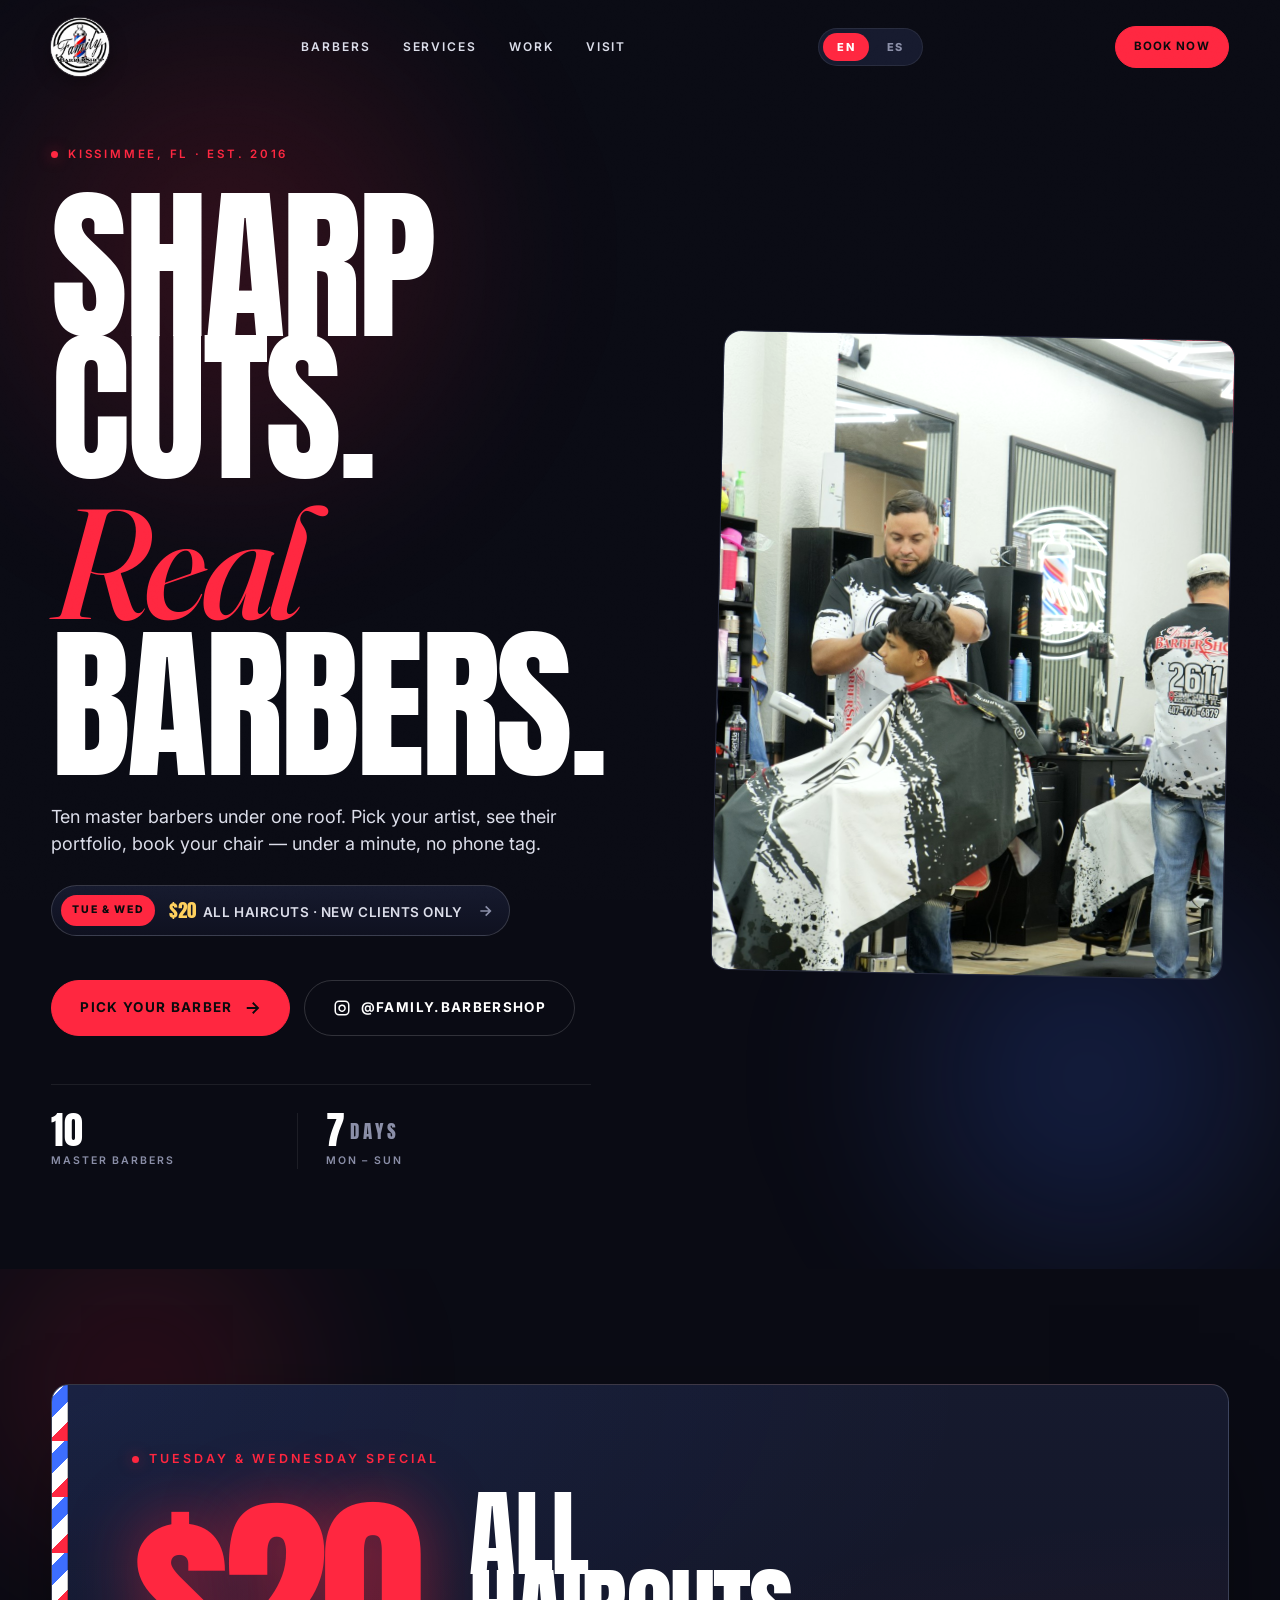
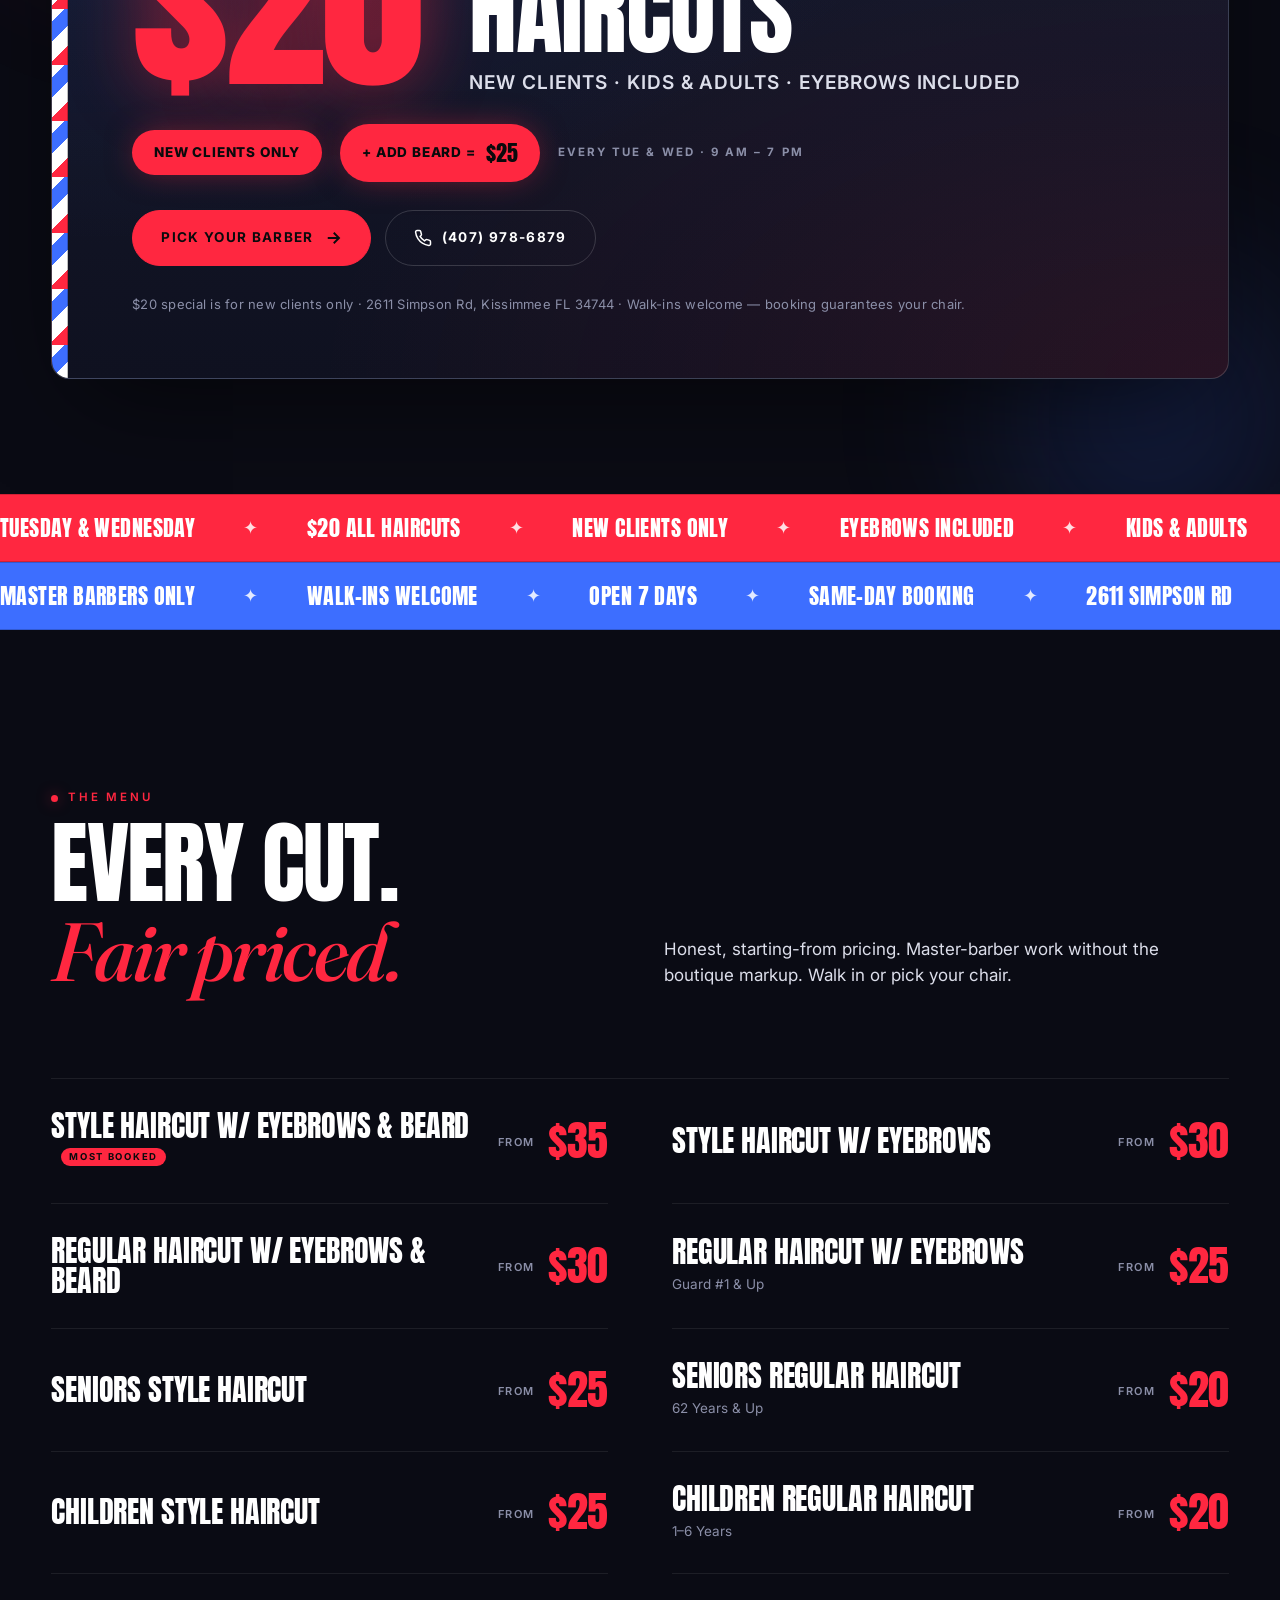
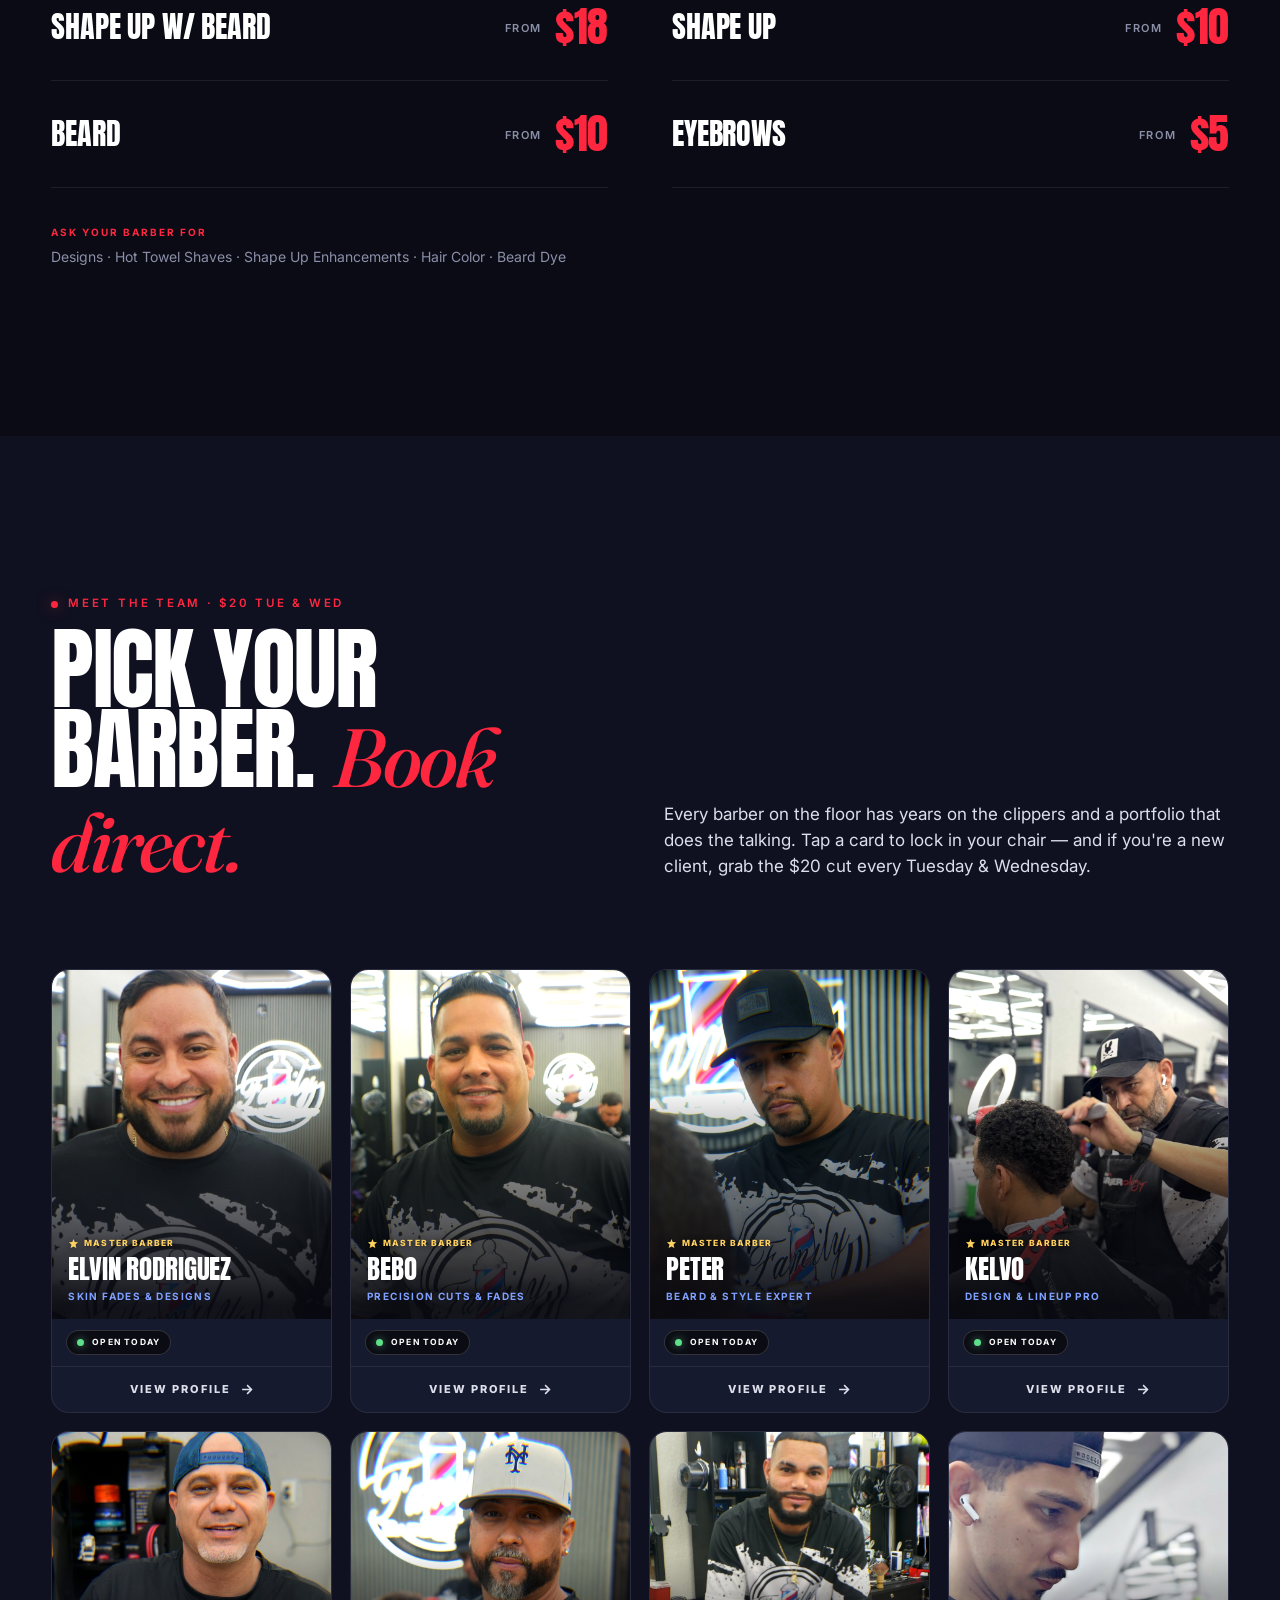
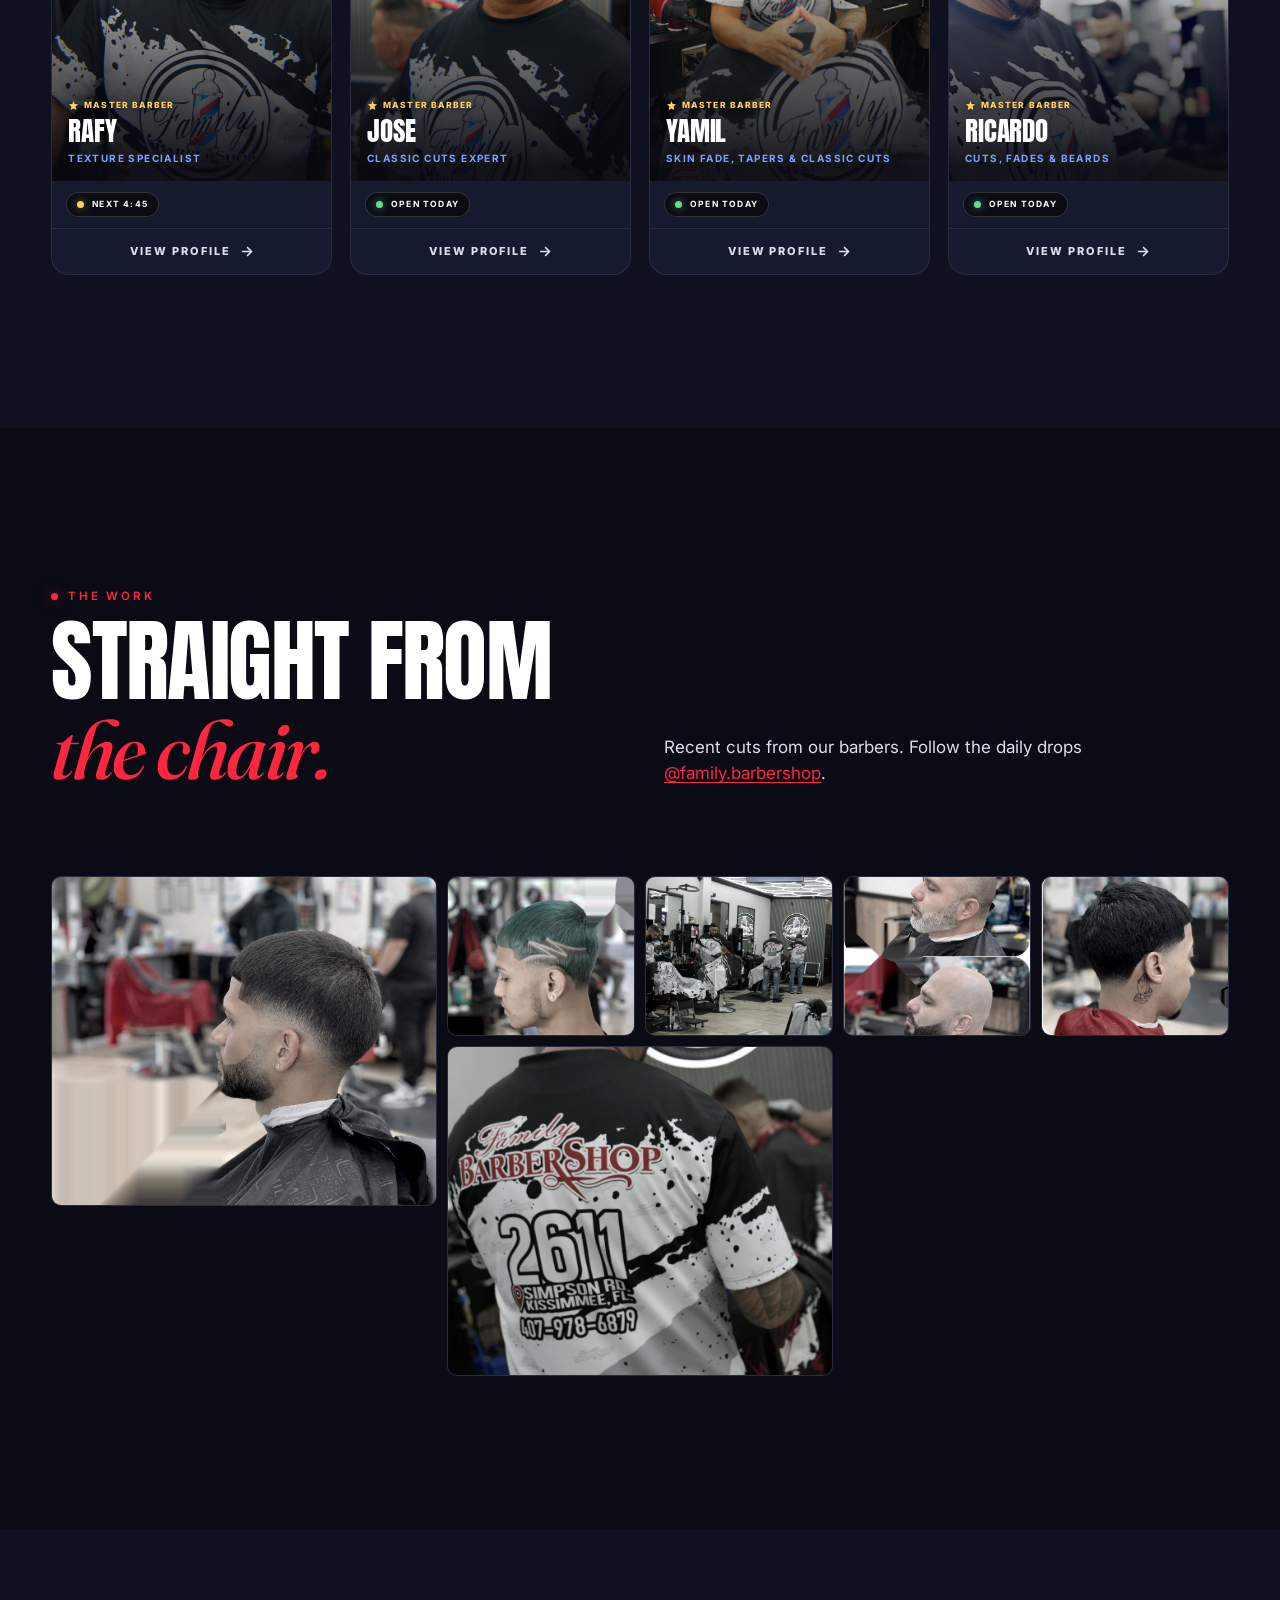
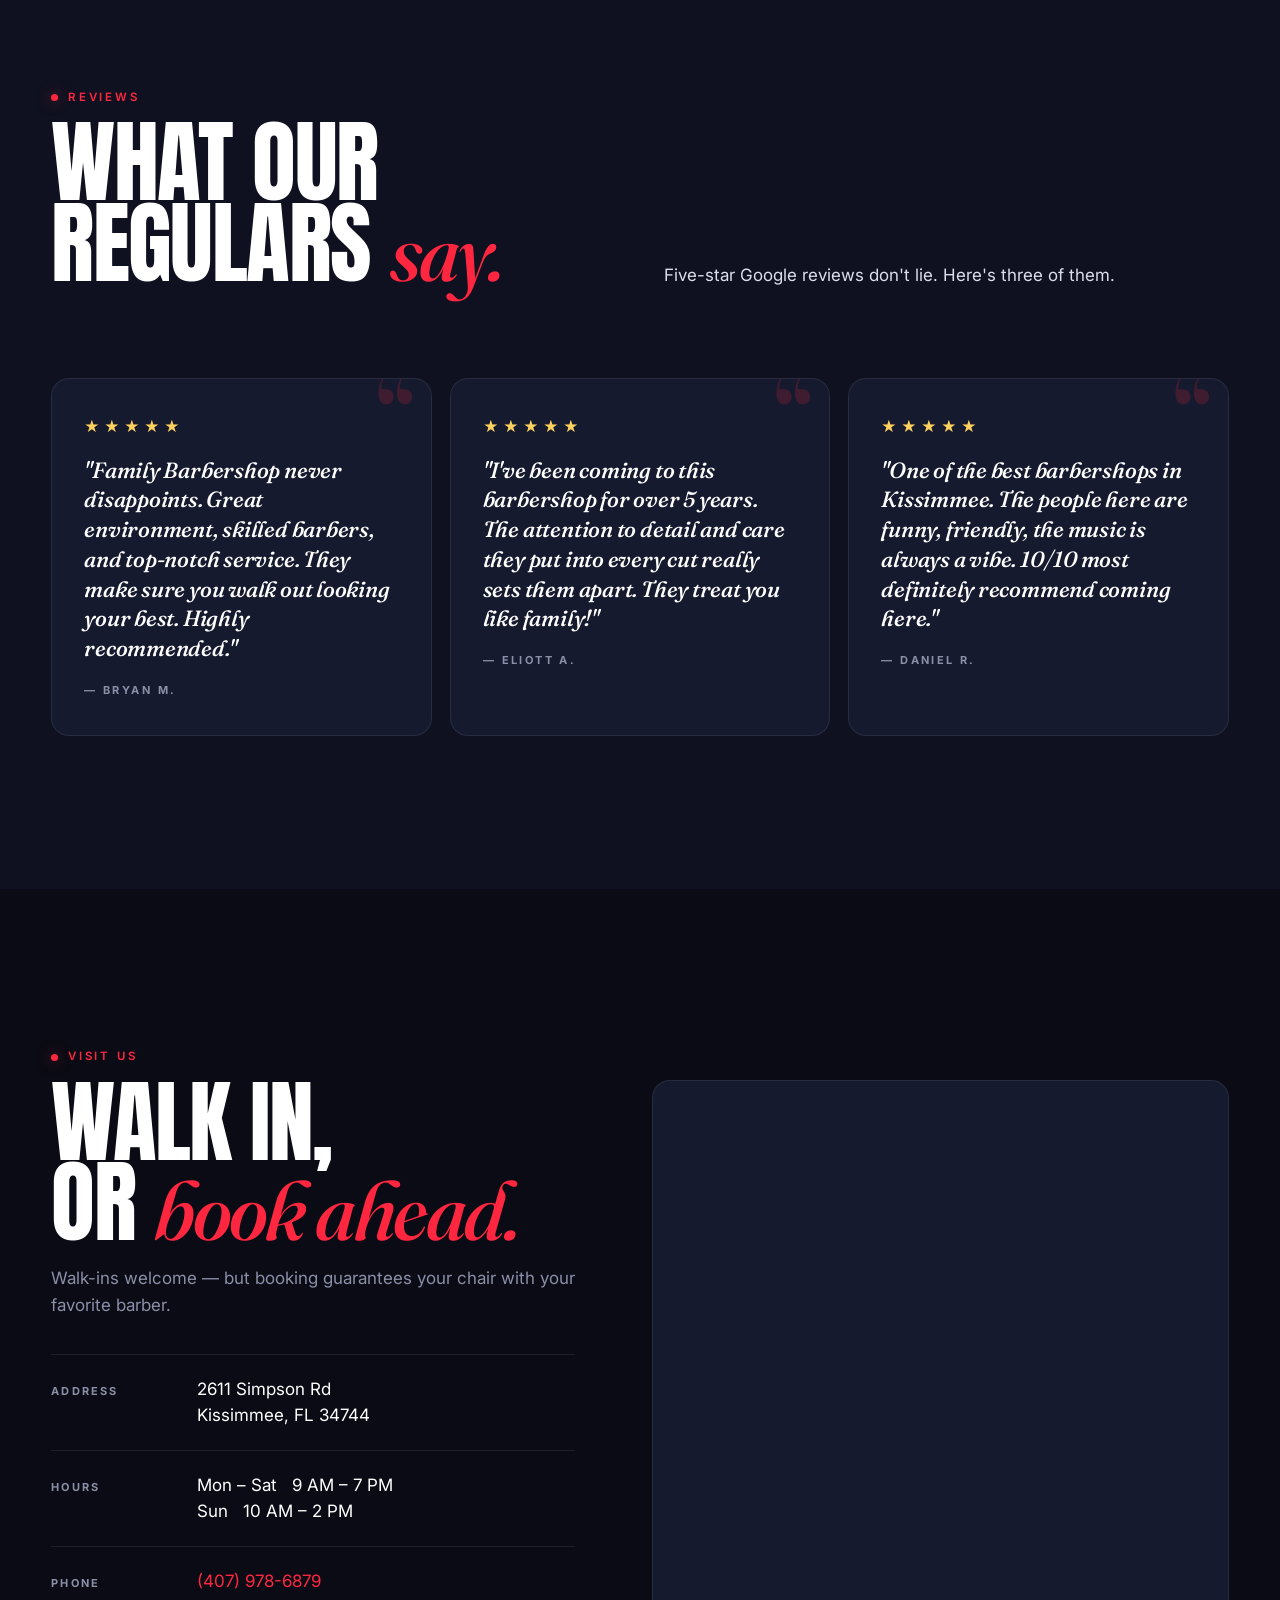
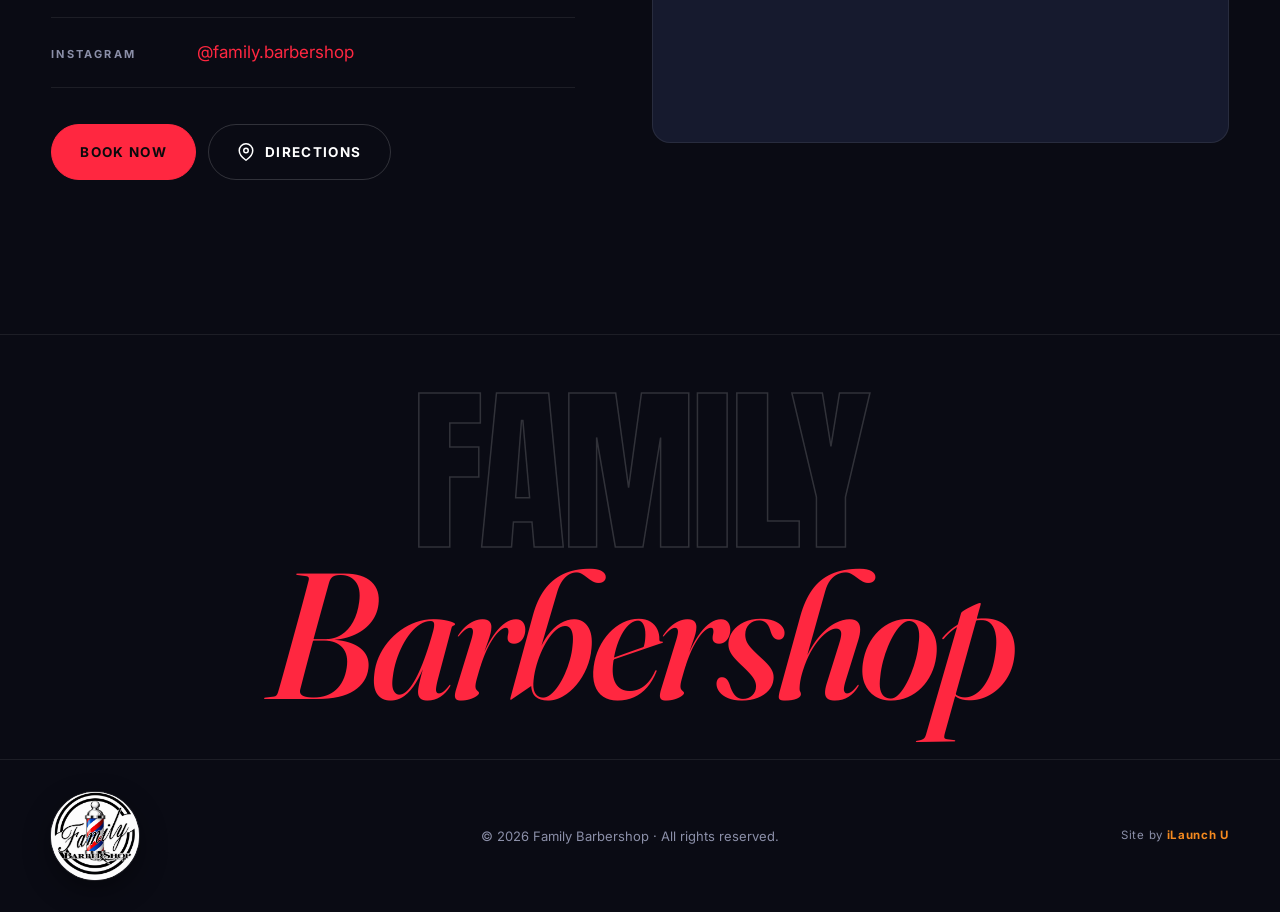
==== index.html @ 24f51b33 "feat(i18n): whole-homepage EN/ES toggle + hero back-to-school kid image - Nav language toggle (EN/ES" ====
<!DOCTYPE html>
<html lang="en">
<head>
<meta charset="UTF-8" />
<meta name="viewport" content="width=device-width, initial-scale=1.0" />
<!-- Meta Pixel Code -->
<script>
!function(f,b,e,v,n,t,s)
{if(f.fbq)return;n=f.fbq=function(){n.callMethod?
n.callMethod.apply(n,arguments):n.queue.push(arguments)};
if(!f._fbq)f._fbq=n;n.push=n;n.loaded=!0;n.version='2.0';
n.queue=[];t=b.createElement(e);t.async=!0;
t.src=v;s=b.getElementsByTagName(e)[0];
s.parentNode.insertBefore(t,s)}(window, document,'script',
'https://connect.facebook.net/en_US/fbevents.js');
fbq('init', '1699302127751630');
fbq('track', 'PageView');
</script>
<noscript><img height="1" width="1" style="display:none"
src="https://www.facebook.com/tr?id=1699302127751630&ev=PageView&noscript=1"
/></noscript>
<!-- End Meta Pixel Code -->
<title>Family Barbershop — $20 New-Client Cuts Tue &amp; Wed · Kissimmee</title>
<meta name="description" content="Family Barbershop, Kissimmee FL — $20 ALL haircuts for new clients every Tuesday &amp; Wednesday (kids &amp; adults, eyebrows included; add beard $25). Pick your barber and book direct." />
<meta name="theme-color" content="#0A0A0C" />
<link rel="preconnect" href="https://fonts.googleapis.com" />
<link rel="preconnect" href="https://fonts.gstatic.com" crossorigin />
<link href="https://fonts.googleapis.com/css2?family=Anton&family=Fraunces:ital,wght@0,400..700;1,400..700&family=Inter:wght@300;400;500;600;700&display=swap" rel="stylesheet" />
<link rel="stylesheet" href="styles.css?v=23" />
<link rel="icon" type="image/png" href="img/logo.png" />
</head>
<body>

<!-- NAV -->
<header class="nav" id="nav">
  <div class="nav-inner">
    <a href="#top" class="brand" aria-label="Family Barbershop home">
      <span class="brand-logo">
        <img src="img/logo.png" alt="Family Barbershop" />
      </span>
    </a>
    <nav class="nav-links" aria-label="Primary">
      <a href="#barbers" data-i18n="nav.barbers">Barbers</a>
      <a href="#services" data-i18n="nav.services">Services</a>
      <a href="#gallery" data-i18n="nav.work">Work</a>
      <a href="#visit" data-i18n="nav.visit">Visit</a>
    </nav>
    <div class="bts-lang nav-lang" role="group" aria-label="Language / Idioma">
      <button type="button" data-bts-lang-btn="en" class="is-on">EN</button>
      <button type="button" data-bts-lang-btn="es">ES</button>
    </div>
    <a href="#barbers" class="btn btn-primary btn-sm" data-i18n="nav.book">Book Now</a>
  </div>
</header>

<!-- HERO -->
<section id="top" class="hero">
  <div class="hero-bg" aria-hidden="true"></div>
  <div class="container hero-inner">
    <div class="hero-copy">
      <span class="eyebrow"><span class="dot"></span> <span data-i18n="hero.eyebrow">Kissimmee, FL · Est. 2016</span></span>
      <h1 class="display" data-i18n="hero.h1">
        Sharp<br/>
        cuts.<br/>
        <em>Real</em> barbers.
      </h1>
      <p class="lead" data-i18n="hero.lead">Ten master barbers under one roof. Pick your artist, see their portfolio, book your chair — under a minute, no phone tag.</p>
      <a href="#offer" class="hero-deal" aria-label="See the Tuesday and Wednesday $20 new-client haircut special">
        <span class="hero-deal-badge" data-i18n="hero.dealbadge">Tue &amp; Wed</span>
        <span class="hero-deal-text" data-i18n="hero.dealtext"><strong>$20</strong> All Haircuts · New Clients Only</span>
        <svg class="hero-deal-arrow" viewBox="0 0 24 24" fill="none" stroke="currentColor" stroke-width="2.5"><path d="M5 12h14M13 5l7 7-7 7"/></svg>
      </a>
      <div class="hero-cta">
        <a href="#barbers" class="btn btn-primary">
          <span data-i18n="cta.pick">Pick Your Barber</span>
          <svg viewBox="0 0 24 24" fill="none" stroke="currentColor" stroke-width="2.5"><path d="M5 12h14M13 5l7 7-7 7"/></svg>
        </a>
        <a href="https://instagram.com/family.barbershop" target="_blank" rel="noopener" class="btn btn-ghost">
          <svg viewBox="0 0 24 24" fill="none" stroke="currentColor" stroke-width="2"><rect x="3" y="3" width="18" height="18" rx="5"/><path d="M16 11.4a4 4 0 1 1-7.9 1.1A4 4 0 0 1 16 11.4z"/></svg>
          @family.barbershop
        </a>
      </div>
      <div class="hero-meta">
        <div class="hero-meta-item">
          <strong>10</strong>
          <span data-i18n="hero.meta1">Master Barbers</span>
        </div>
        <div class="hero-meta-item">
          <strong>7<small style="font-size:.5em;display:inline-block;vertical-align:middle;color:var(--muted);letter-spacing:.18em;margin-left:6px" data-i18n="hero.days">DAYS</small></strong>
          <span data-i18n="hero.meta2">Mon – Sun</span>
        </div>
      </div>
    </div>
    <div class="hero-visual">
      <div class="hero-sticker" aria-hidden="true">
        <span data-i18n="sticker.days">Tue &amp; Wed</span>
        <strong>$20</strong>
        <span data-i18n="sticker.new">New Clients</span>
      </div>
      <img src="img/hero-shop.jpg" alt="Inside Family Barbershop — Elvin Rodriguez giving a fade while the rest of the team works the floor" />
      <div class="hero-tag">
        <span class="pulse"></span>
        <span id="chairsOpenTag">Chairs Open Now</span>
      </div>
    </div>
  </div>
</section>

<!-- BACK TO SCHOOL (Aug 3–8 · $20 cut + brows · students 16 & under) -->
<section id="back-to-school" class="section bts" data-bts-expires>
  <div class="container">
    <div class="bts-lang" role="group" aria-label="Language / Idioma">
      <button type="button" data-bts-lang-btn="en" class="is-on">EN</button>
      <button type="button" data-bts-lang-btn="es">ES</button>
    </div>
    <div class="section-head">
      <div>
        <span class="eyebrow"><span class="dot"></span>
          <span data-en>Back to School · Aug 3–8</span><span data-es>Regreso a Clases · 3–8 de Agosto</span>
        </span>
        <h2>
          <span data-en>First day.<br/><em>First impression.</em></span>
          <span data-es>Primer día.<br/><em>Primera impresión.</em></span>
        </h2>
      </div>
      <p class="sub">
        <span data-en>Parents — don't send them back with the summer haircut. <strong>Aug 3–8</strong>, students 16 &amp; under get a <strong>cut + brows for $20</strong> with any of our barbers. New clients only — when the week's chairs fill up, that's it.</span>
        <span data-es>Papá, mamá — no los mandes de regreso con el corte del verano. <strong>Del 3 al 8 de agosto</strong>, estudiantes hasta 16 años: <strong>corte + cejas por $20</strong> con cualquiera de nuestros barberos. Solo clientes nuevos — cuando se llenan las sillas de la semana, se acabó.</span>
      </p>
    </div>
    <div class="bts-flyers" id="btsFlyers">
      <div class="bts-flyer" role="button" tabindex="0" aria-label="Back-to-school photo 1"><img src="img/bts/site_hero_kid.jpg" alt="Happy young student with a fresh haircut and his backpack, ready for the first day of school" loading="lazy"/></div>
      <div class="bts-flyer" role="button" tabindex="0" aria-label="Back-to-school photo 2"><img src="img/bts/site_design_cut.jpg" alt="Boy with a fresh design haircut ready for the first day of school" loading="lazy"/></div>
      <div class="bts-flyer" role="button" tabindex="0" aria-label="Back-to-school photo 3"><img src="img/bts/site_teen_taper.jpg" alt="Student with a clean taper haircut at Family Barbershop Kissimmee" loading="lazy"/></div>
    </div>
    <div class="bts-scarcity">
      <span class="bts-pill">
        <span class="pulse"></span>
        <span data-en>Limited spots</span><span data-es>Cupos limitados</span>
      </span>
      <span class="bts-count" data-bts-countdown aria-live="polite"></span>
    </div>
    <div class="bts-cta">
      <a href="#barbers" class="btn btn-primary">
        <span data-en>Reserve Your Chair</span><span data-es>Reserva Tu Silla</span>
        <svg viewBox="0 0 24 24" fill="none" stroke="currentColor" stroke-width="2.5"><path d="M5 12h14M13 5l7 7-7 7"/></svg>
      </a>
      <a href="/back-to-school" class="btn btn-ghost">
        <span data-en>See the full offer</span><span data-es>Ver la oferta completa</span>
      </a>
    </div>
    <p class="offer-fine bts-fine">
      <span data-en>$20 cut + brows · students 16 &amp; under · Aug 3–8 · new clients only · 2611 Simpson Rd, Kissimmee FL</span>
      <span data-es>$20 corte + cejas · estudiantes hasta 16 años · del 3 al 8 de agosto · solo clientes nuevos · 2611 Simpson Rd, Kissimmee FL</span>
    </p>
  </div>
</section>

<!-- OFFER (Tuesday & Wednesday $20 special) -->
<section id="offer" class="offer">
  <div class="offer-bg" aria-hidden="true"></div>
  <div class="container">
    <div class="offer-card">
      <div class="offer-pole" aria-hidden="true"></div>
      <div class="offer-content">
        <span class="eyebrow"><span class="dot"></span> <span data-i18n="offer.eyebrow">Tuesday &amp; Wednesday Special</span></span>
        <div class="offer-deal">
          <span class="offer-price">$20</span>
          <div class="offer-deal-text">
            <h2 class="offer-title" data-i18n="offer.title">All<br/>Haircuts</h2>
            <p class="offer-incl" data-i18n="offer.incl">New Clients · Kids &amp; Adults · Eyebrows Included</p>
          </div>
        </div>
        <div class="offer-meta">
          <span class="offer-pill" data-i18n="offer.pill1">New Clients Only</span>
          <span class="offer-pill" data-i18n="offer.pill2">+ Add Beard = <strong>$25</strong></span>
          <span class="offer-days" data-i18n="offer.days">Every Tue &amp; Wed · 9 AM – 7 PM</span>
        </div>
        <div class="offer-cta">
          <a href="#barbers" class="btn btn-primary">
            <span data-i18n="cta.pick">Pick Your Barber</span>
            <svg viewBox="0 0 24 24" fill="none" stroke="currentColor" stroke-width="2.5"><path d="M5 12h14M13 5l7 7-7 7"/></svg>
          </a>
          <a href="tel:+14079786879" class="btn btn-ghost">
            <svg viewBox="0 0 24 24" fill="none" stroke="currentColor" stroke-width="2" aria-hidden="true"><path d="M22 16.92v3a2 2 0 0 1-2.18 2 19.79 19.79 0 0 1-8.63-3.07 19.5 19.5 0 0 1-6-6 19.79 19.79 0 0 1-3.07-8.67A2 2 0 0 1 4.11 2h3a2 2 0 0 1 2 1.72c.13.96.37 1.9.72 2.81a2 2 0 0 1-.45 2.11L8.09 9.91a16 16 0 0 0 6 6l1.27-1.27a2 2 0 0 1 2.11-.45c.91.35 1.85.59 2.81.72A2 2 0 0 1 22 16.92z"/></svg>
            (407) 978-6879
          </a>
        </div>
        <p class="offer-fine" data-i18n="offer.fine">$20 special is for new clients only · 2611 Simpson Rd, Kissimmee FL 34744 · Walk-ins welcome — booking guarantees your chair.</p>
      </div>
    </div>
  </div>
</section>

<!-- MARQUEE (barber pole) -->
<div class="marquee" aria-hidden="true">
  <div class="marquee-track" data-i18n="marquee.1">
    <span>Tuesday &amp; Wednesday</span>
    <span>$20 All Haircuts</span>
    <span>New Clients Only</span>
    <span>Eyebrows Included</span>
    <span>Kids &amp; Adults</span>
    <span>Add Beard $25</span>
    <span>Book Your Chair</span>
    <span>Tuesday &amp; Wednesday</span>
    <span>$20 All Haircuts</span>
    <span>New Clients Only</span>
    <span>Eyebrows Included</span>
    <span>Kids &amp; Adults</span>
    <span>Add Beard $25</span>
    <span>Book Your Chair</span>
  </div>
</div>
<div class="marquee" aria-hidden="true">
  <div class="marquee-track" data-i18n="marquee.2">
    <span>Master Barbers Only</span>
    <span>Walk-Ins Welcome</span>
    <span>Open 7 Days</span>
    <span>Same-Day Booking</span>
    <span>2611 Simpson Rd</span>
    <span>Kissimmee, FL</span>
    <span>Master Barbers Only</span>
    <span>Walk-Ins Welcome</span>
    <span>Open 7 Days</span>
    <span>Same-Day Booking</span>
    <span>2611 Simpson Rd</span>
    <span>Kissimmee, FL</span>
  </div>
</div>

<!-- SERVICES -->
<section id="services" class="section services">
  <div class="container">
    <div class="section-head">
      <div>
        <span class="eyebrow"><span class="dot"></span> <span data-i18n="svc.eyebrow">The Menu</span></span>
        <h2 data-i18n="svc.h2">Every cut.<br/><em>Fair priced.</em></h2>
      </div>
      <p class="sub" data-i18n="svc.sub">Honest, starting-from pricing. Master-barber work without the boutique markup. Walk in or pick your chair.</p>
    </div>
    <div class="services-list">
      <div class="svc">
        <div class="svc-name" data-i18n="svc.1">
          Style Haircut w/ Eyebrows &amp; Beard <span class="svc-tag">Most Booked</span>
        </div>
        <div class="svc-price"><span class="svc-from" data-i18n="svc.from">from</span> $35</div>
      </div>
      <div class="svc">
        <div class="svc-name" data-i18n="svc.2">
          Style Haircut w/ Eyebrows
        </div>
        <div class="svc-price"><span class="svc-from" data-i18n="svc.from">from</span> $30</div>
      </div>
      <div class="svc">
        <div class="svc-name" data-i18n="svc.3">
          Regular Haircut w/ Eyebrows &amp; Beard
        </div>
        <div class="svc-price"><span class="svc-from" data-i18n="svc.from">from</span> $30</div>
      </div>
      <div class="svc">
        <div class="svc-name" data-i18n="svc.4">
          Regular Haircut w/ Eyebrows
          <small>Guard #1 &amp; Up</small>
        </div>
        <div class="svc-price"><span class="svc-from" data-i18n="svc.from">from</span> $25</div>
      </div>
      <div class="svc">
        <div class="svc-name" data-i18n="svc.5">
          Seniors Style Haircut
        </div>
        <div class="svc-price"><span class="svc-from" data-i18n="svc.from">from</span> $25</div>
      </div>
      <div class="svc">
        <div class="svc-name" data-i18n="svc.6">
          Seniors Regular Haircut
          <small>62 Years &amp; Up</small>
        </div>
        <div class="svc-price"><span class="svc-from" data-i18n="svc.from">from</span> $20</div>
      </div>
      <div class="svc">
        <div class="svc-name" data-i18n="svc.7">
          Children Style Haircut
        </div>
        <div class="svc-price"><span class="svc-from" data-i18n="svc.from">from</span> $25</div>
      </div>
      <div class="svc">
        <div class="svc-name" data-i18n="svc.8">
          Children Regular Haircut
          <small>1–6 Years</small>
        </div>
        <div class="svc-price"><span class="svc-from" data-i18n="svc.from">from</span> $20</div>
      </div>
      <div class="svc">
        <div class="svc-name" data-i18n="svc.9">
          Shape Up w/ Beard
        </div>
        <div class="svc-price"><span class="svc-from" data-i18n="svc.from">from</span> $18</div>
      </div>
      <div class="svc">
        <div class="svc-name" data-i18n="svc.10">
          Shape Up
        </div>
        <div class="svc-price"><span class="svc-from" data-i18n="svc.from">from</span> $10</div>
      </div>
      <div class="svc">
        <div class="svc-name" data-i18n="svc.11">
          Beard
        </div>
        <div class="svc-price"><span class="svc-from" data-i18n="svc.from">from</span> $10</div>
      </div>
      <div class="svc">
        <div class="svc-name" data-i18n="svc.12">
          Eyebrows
        </div>
        <div class="svc-price"><span class="svc-from" data-i18n="svc.from">from</span> $5</div>
      </div>
    </div>
    <p class="svc-addons" data-i18n="svc.addons"><span>Ask your barber for</span> Designs · Hot Towel Shaves · Shape Up Enhancements · Hair Color · Beard Dye</p>
  </div>
</section>

<!-- BARBERS -->
<section id="barbers" class="section barbers">
  <div class="container">
    <div class="section-head">
      <div>
        <span class="eyebrow"><span class="dot"></span> <span data-i18n="barbers.eyebrow">Meet The Team · $20 Tue &amp; Wed</span></span>
        <h2 data-i18n="barbers.h2">Pick your<br/>barber. <em>Book direct.</em></h2>
      </div>
      <p class="sub" data-i18n="barbers.sub">Every barber on the floor has years on the clippers and a portfolio that does the talking. Tap a card to lock in your chair — and if you're a new client, grab the $20 cut every Tuesday &amp; Wednesday.</p>
    </div>
    <div class="barbers-grid" id="barbersGrid"></div>
  </div>
</section>

<!-- GALLERY -->
<section id="gallery" class="section gallery">
  <div class="container">
    <div class="section-head">
      <div>
        <span class="eyebrow"><span class="dot"></span> <span data-i18n="gallery.eyebrow">The Work</span></span>
        <h2 data-i18n="gallery.h2">Straight from<br/><em>the chair.</em></h2>
      </div>
      <p class="sub" data-i18n="gallery.sub">Recent cuts from our barbers. Follow the daily drops <a href="https://instagram.com/family.barbershop" target="_blank" rel="noopener" style="color:var(--red);text-decoration:underline;text-underline-offset:3px">@family.barbershop</a>.</p>
    </div>
    <div class="gallery-grid" id="galleryGrid"></div>
  </div>
</section>

<!-- TESTIMONIALS -->
<section class="section testimonials">
  <div class="container">
    <div class="section-head">
      <div>
        <span class="eyebrow"><span class="dot"></span> <span data-i18n="t.eyebrow">Reviews</span></span>
        <h2 data-i18n="t.h2">What our<br/>regulars <em>say.</em></h2>
      </div>
      <p class="sub" data-i18n="t.sub">Five-star Google reviews don't lie. Here's three of them.</p>
    </div>
    <div class="tg">
      <figure class="t-card">
        <div class="stars">★★★★★</div>
        <blockquote data-i18n="t.r1">"Family Barbershop never disappoints. Great environment, skilled barbers, and top-notch service. They make sure you walk out looking your best. Highly recommended."</blockquote>
        <figcaption>— Bryan M.</figcaption>
      </figure>
      <figure class="t-card">
        <div class="stars">★★★★★</div>
        <blockquote data-i18n="t.r2">"I've been coming to this barbershop for over 5 years. The attention to detail and care they put into every cut really sets them apart. They treat you like family!"</blockquote>
        <figcaption>— Eliott A.</figcaption>
      </figure>
      <figure class="t-card">
        <div class="stars">★★★★★</div>
        <blockquote data-i18n="t.r3">"One of the best barbershops in Kissimmee. The people here are funny, friendly, the music is always a vibe. 10/10 most definitely recommend coming here."</blockquote>
        <figcaption>— Daniel R.</figcaption>
      </figure>
    </div>
  </div>
</section>

<!-- VISIT -->
<section id="visit" class="section visit">
  <div class="container visit-grid">
    <div>
      <span class="eyebrow"><span class="dot"></span> <span data-i18n="visit.eyebrow">Visit Us</span></span>
      <h2 style="margin-top:14px" data-i18n="visit.h2">Walk in,<br/>or <em>book ahead.</em></h2>
      <p class="sub" data-i18n="visit.sub">Walk-ins welcome — but booking guarantees your chair with your favorite barber.</p>
      <ul class="visit-info">
        <li><strong data-i18n="visit.addr">Address</strong><span>2611 Simpson Rd<br/>Kissimmee, FL 34744</span></li>
        <li><strong data-i18n="visit.hours">Hours</strong><span data-i18n="visit.hoursv">Mon – Sat &nbsp; 9 AM – 7 PM<br/>Sun &nbsp; 10 AM – 2 PM</span></li>
        <li><strong data-i18n="visit.phone">Phone</strong><span><a href="tel:+14079786879">(407) 978-6879</a></span></li>
        <li><strong>Instagram</strong><span><a href="https://instagram.com/family.barbershop" target="_blank" rel="noopener">@family.barbershop</a></span></li>
      </ul>
      <div class="visit-cta">
        <a href="#barbers" class="btn btn-primary" data-i18n="nav.book">Book Now</a>
        <a href="https://maps.google.com/?q=2611+Simpson+Rd+Kissimmee+FL" target="_blank" rel="noopener" class="btn btn-ghost">
          <svg viewBox="0 0 24 24" fill="none" stroke="currentColor" stroke-width="2"><path d="M21 10c0 7-9 13-9 13S3 17 3 10a9 9 0 1 1 18 0z"/><circle cx="12" cy="10" r="3"/></svg>
          <span data-i18n="visit.dir">Directions</span>
        </a>
      </div>
    </div>
    <div class="map-card" aria-label="Map to Family Barbershop">
      <iframe
        src="https://www.google.com/maps?q=2611%20Simpson%20Rd%2C%20Kissimmee%2C%20FL%2034744&output=embed"
        loading="lazy"
        referrerpolicy="no-referrer-when-downgrade"
        title="Family Barbershop on Google Maps"></iframe>
    </div>
  </div>
</section>

<!-- FOOTER -->
<footer class="footer">
  <div class="container">
    <div class="footer-cap">Family <em>Barbershop</em></div>
  </div>
  <div class="footer-inner">
    <a href="#top" class="brand">
      <span class="brand-logo">
        <img src="img/logo.png" alt="Family Barbershop" />
      </span>
    </a>
    <p data-i18n="footer.rights">© 2026 Family Barbershop · All rights reserved.</p>
    <p class="tiny">Site by <strong>iLaunch U</strong></p>
  </div>
</footer>

<!-- BARBER PROFILE MODAL -->
<div class="modal" id="profileModal" aria-hidden="true">
  <div class="modal-backdrop" data-profile-close></div>
  <div class="modal-panel profile-panel" role="dialog" aria-modal="true" aria-label="Barber profile">
    <button class="modal-close" data-profile-close aria-label="Close">×</button>
    <div class="profile-scroll" id="profileBody"></div>
  </div>
</div>

<!-- BOOKING MODAL -->
<div class="modal" id="bookModal" aria-hidden="true">
  <div class="modal-backdrop" data-close></div>
  <div class="modal-panel" role="dialog" aria-modal="true" aria-labelledby="bookTitle">
    <button class="modal-close" data-close aria-label="Close">×</button>
    <div class="modal-head">
      <div class="m-avatar" id="mAvatar" aria-hidden="true"></div>
      <div>
        <span class="eyebrow"><span class="dot"></span> <span data-i18n="modal.book">Book With</span></span>
        <h3 id="bookTitle">Barber</h3>
        <p id="mSpec" class="m-spec"></p>
      </div>
    </div>
    <div class="book-embed" id="bookEmbed" aria-live="polite"></div>
    <a class="book-newtab" id="bookNewTab" target="_blank" rel="noopener" data-i18n="modal.newtab">Trouble loading? Open booking in a new tab →</a>
  </div>
</div>

<!-- LIGHTBOX (Elvin's work gallery) -->
<div class="lightbox" id="lightbox" aria-hidden="true" role="dialog" aria-label="Photo viewer">
  <button class="lb-close" data-lb-close aria-label="Close">&times;</button>
  <button class="lb-nav lb-prev" data-lb-prev aria-label="Previous photo">&lsaquo;</button>
  <button class="lb-nav lb-next" data-lb-next aria-label="Next photo">&rsaquo;</button>
  <div class="lb-stage" id="lbStage">
    <img class="lb-img" id="lbImg" alt="" draggable="false"/>
  </div>
  <div class="lb-counter" id="lbCounter" aria-live="polite"></div>
  <div class="lb-hint" aria-hidden="true">Scroll / pinch to zoom · &larr; &rarr; to navigate</div>
</div>

<!-- BACK-TO-SCHOOL OPENING POPUP (auto-shows Jul→Aug 8, once per session) -->
<div class="modal bts-popup" id="btsPopup" aria-hidden="true">
  <div class="modal-backdrop" data-bts-close></div>
  <div class="bts-popup-panel" role="dialog" aria-modal="true" aria-label="Back to school special">
    <button class="modal-close" data-bts-close aria-label="Close">×</button>
    <div class="bts-popup-visual" aria-hidden="true">
      <div class="bts-popup-slides" id="btsPopupSlides">
        <img src="img/bts/site_hero_kid.jpg" alt="" class="is-on"/>
        <img src="img/bts/site_design_cut.jpg" alt="" loading="lazy"/>
        <img src="img/bts/site_teen_taper.jpg" alt="" loading="lazy"/>
      </div>
      <div class="bts-popup-dots" id="btsPopupDots"></div>
    </div>
    <div class="bts-popup-copy">
      <div class="bts-lang bts-lang-popup" role="group" aria-label="Language / Idioma">
        <button type="button" data-bts-lang-btn="en" class="is-on">EN</button>
        <button type="button" data-bts-lang-btn="es">ES</button>
      </div>
      <span class="eyebrow"><span class="dot"></span>
        <span data-en>Back to School · Aug 3–8</span><span data-es>Regreso a Clases · 3–8 de Agosto</span>
      </span>
      <h3 class="bts-popup-title">
        <span data-en>Their first day<br/>deserves a <em>fresh cut.</em></span>
        <span data-es>Su primer día merece<br/>un <em>corte nuevo.</em></span>
      </h3>
      <div class="bts-popup-deal">
        <span class="bts-popup-price">$20</span>
        <span class="bts-popup-what">
          <span data-en><strong>Cut + Brows</strong><br/>Students 16 &amp; under</span>
          <span data-es><strong>Corte + Cejas</strong><br/>Estudiantes hasta 16 años</span>
        </span>
      </div>
      <div class="bts-scarcity bts-scarcity-popup">
        <span class="bts-pill"><span class="pulse"></span><span data-en>Limited spots</span><span data-es>Cupos limitados</span></span>
        <span class="bts-count" data-bts-countdown aria-live="polite"></span>
      </div>
      <a href="#back-to-school" class="btn btn-primary bts-popup-cta" data-bts-close data-bts-cta>
        <span data-en>Reserve Your Chair</span><span data-es>Reserva Tu Silla</span>
        <svg viewBox="0 0 24 24" fill="none" stroke="currentColor" stroke-width="2.5"><path d="M5 12h14M13 5l7 7-7 7"/></svg>
      </a>
      <p class="bts-popup-fine">
        <span data-en>New clients only · Kissimmee</span><span data-es>Solo clientes nuevos · Kissimmee</span>
      </p>
    </div>
  </div>
</div>

<script src="https://api.leadconnectorhq.com/js/form_embed.js" type="text/javascript"></script>
<script src="barbers-data.js?v=13"></script>
<script src="app.js?v=33"></script>
</body>
</html>
---- styles.css ----
/* ============ FAMILY BARBERSHOP — v4 BOLD/DARK ============ */

:root{
  --bg:         #0A0B14;
  --bg-2:       #0F1120;
  --surface:    #161A2E;
  --surface-2:  #1E2340;
  --line:       rgba(255,255,255,.08);
  --line-2:     rgba(255,255,255,.16);

  --text:       #FFFFFF;
  --text-2:     #DCDEEA;
  --muted:      #8B8FA8;
  --muted-2:    #5A5E78;

  --red:        #FF2740;
  --red-2:      #E5142B;
  --red-glow:   rgba(255,39,64,.50);

  --blue:       #3D6EFF;
  --blue-2:     #1F4FFF;
  --blue-glow:  rgba(61,110,255,.45);

  --white:      #FFFFFF;
  --gold:       #FFD15E;
  --good:       #5EE08A;

  --radius:     4px;
  --radius-lg:  18px;

  --ff-display: "Anton", "Bebas Neue", Impact, sans-serif;
  --ff-serif:   "Fraunces", "Playfair Display", Georgia, serif;
  --ff-body:    "Inter", -apple-system, BlinkMacSystemFont, "Segoe UI", Roboto, sans-serif;

  --container:  1440px;
  --pad-x:      clamp(20px, 4vw, 64px);
  --ease:       cubic-bezier(.2,.7,.2,1);
}

*{box-sizing:border-box}
html{scroll-behavior:smooth;background:var(--bg)}
body{
  margin:0;
  font-family:var(--ff-body);
  font-size:16px;
  line-height:1.55;
  color:var(--text);
  background:var(--bg);
  -webkit-font-smoothing:antialiased;
  -moz-osx-font-smoothing:grayscale;
  overflow-x:hidden;
}
/* Global noise grain */
body::before{
  content:"";
  position:fixed;inset:0;
  pointer-events:none;
  z-index:1000;
  opacity:.06;
  background-image:url("data:image/svg+xml;utf8,<svg xmlns='http://www.w3.org/2000/svg' width='220' height='220'><filter id='n'><feTurbulence baseFrequency='.85' numOctaves='2' stitchTiles='stitch'/><feColorMatrix values='0 0 0 0 1 0 0 0 0 1 0 0 0 0 1 0 0 0 .6 0'/></filter><rect width='100%25' height='100%25' filter='url(%23n)'/></svg>");
  mix-blend-mode:overlay;
}
img{display:block;max-width:100%;height:auto}
a{color:inherit;text-decoration:none}
button{font-family:inherit;cursor:pointer}
::selection{background:var(--red);color:#0A0A0C}

.container{
  max-width:var(--container);
  margin:0 auto;
  padding:0 var(--pad-x);
}

/* ============ TYPE ============ */
.display{
  font-family:var(--ff-display);
  font-weight:400;
  font-size:clamp(72px, 13vw, 220px);
  line-height:.85;
  letter-spacing:-0.02em;
  text-transform:uppercase;
  margin:0;
  color:var(--text);
}
.display em{
  font-family:var(--ff-serif);
  font-style:italic;
  font-weight:500;
  text-transform:none;
  color:var(--red);
  letter-spacing:-0.04em;
  font-size:.94em;
  display:inline-block;
  line-height:.9;
}
.display em.no-color{color:var(--text)}
h2{
  font-family:var(--ff-display);
  font-weight:400;
  font-size:clamp(48px, 7vw, 120px);
  line-height:.9;
  letter-spacing:-0.018em;
  text-transform:uppercase;
  margin:0;
  color:var(--text);
}
h2 em{
  font-family:var(--ff-serif);
  font-style:italic;
  font-weight:500;
  color:var(--red);
  text-transform:none;
  letter-spacing:-0.03em;
  font-size:.92em;
}
h3{
  font-family:var(--ff-display);
  font-weight:400;
  font-size:32px;
  line-height:.95;
  letter-spacing:-0.005em;
  text-transform:uppercase;
  margin:0;
  color:var(--text);
}
.eyebrow{
  display:inline-flex;
  align-items:center;
  gap:10px;
  font-family:var(--ff-body);
  font-weight:600;
  font-size:11.5px;
  text-transform:uppercase;
  letter-spacing:0.24em;
  color:var(--red);
}
.eyebrow .dot{
  width:7px;height:7px;border-radius:50%;
  background:var(--red);
  box-shadow:0 0 14px var(--red-glow);
}
.lead{
  font-size:18px;
  line-height:1.5;
  color:var(--text-2);
  max-width:48ch;
  margin:28px 0 0;
}
.sub{
  font-size:17px;
  color:var(--muted);
  max-width:62ch;
  margin:18px 0 0;
}

/* ============ BUTTONS ============ */
.btn{
  display:inline-flex;
  align-items:center;
  justify-content:center;
  gap:10px;
  height:56px;
  padding:0 28px;
  border-radius:999px;
  font-family:var(--ff-body);
  font-weight:700;
  font-size:13.5px;
  letter-spacing:0.1em;
  text-transform:uppercase;
  border:1px solid transparent;
  transition:transform .25s var(--ease), background .25s var(--ease),
             color .25s var(--ease), border-color .25s var(--ease), box-shadow .25s var(--ease);
  cursor:pointer;
  white-space:nowrap;
  position:relative;
}
.btn-sm{height:42px;padding:0 18px;font-size:11.5px}
.btn-primary{
  background:var(--red);
  color:#0A0A0C;
  border-color:var(--red);
  box-shadow:0 0 0 0 var(--red-glow);
}
.btn-primary:hover{
  background:var(--red-2);
  border-color:var(--red-2);
  box-shadow:0 0 32px var(--red-glow);
  transform:translateY(-2px);
}
.btn-ghost{background:transparent;color:var(--text);border-color:var(--line-2)}
.btn-ghost:hover{border-color:var(--text);background:rgba(255,255,255,.04)}
.btn-block{width:100%}
.btn svg{width:18px;height:18px;flex:none}

/* ============ NAV ============ */
.nav{
  position:fixed;
  top:0;left:0;right:0;
  z-index:50;
  padding:18px 0;
  transition:background .3s var(--ease), border-color .3s var(--ease), padding .3s var(--ease);
  border-bottom:1px solid transparent;
}
.nav.scrolled{
  background:rgba(10,10,12,.78);
  backdrop-filter:saturate(180%) blur(18px);
  -webkit-backdrop-filter:saturate(180%) blur(18px);
  border-bottom-color:var(--line);
  padding:12px 0;
}
.nav-inner{
  max-width:var(--container);
  margin:0 auto;
  padding:0 var(--pad-x);
  display:flex;
  align-items:center;
  justify-content:space-between;
  gap:24px;
}
.brand{display:flex;align-items:center;gap:12px}
.brand-logo{
  display:grid;
  place-items:center;
  flex:none;
  width:58px;
  height:58px;
  border-radius:50%;
  overflow:hidden;
  background:#FFFFFF;
  box-shadow:
    0 0 0 1px rgba(255,255,255,.18),
    0 6px 18px rgba(0,0,0,.35);
  transition:transform .25s var(--ease), width .25s var(--ease), height .25s var(--ease);
}
.brand-logo img{
  width:108%;
  height:108%;
  object-fit:contain;
  display:block;
}
.brand:hover .brand-logo{transform:scale(1.06)}
.nav.scrolled .brand-logo{width:48px;height:48px}
.footer .brand-logo{
  width:88px;height:88px;
  box-shadow:0 0 0 1px rgba(255,255,255,.12), 0 10px 28px rgba(0,0,0,.4);
}
@media(max-width:780px){
  .brand-logo{width:46px;height:46px}
  .nav.scrolled .brand-logo{width:40px;height:40px}
  .footer .brand-logo{width:72px;height:72px}
}
.nav-links{
  display:flex;
  align-items:center;
  gap:32px;
}
.nav-links a{
  font-size:12px;
  font-weight:600;
  text-transform:uppercase;
  letter-spacing:0.16em;
  color:var(--text-2);
  position:relative;
  padding:6px 0;
  transition:color .2s var(--ease);
}
.nav-links a:hover{color:var(--red)}
@media(max-width:780px){.nav-links{display:none}}

/* ============ HERO ============ */
.hero{
  position:relative;
  min-height:100vh;
  display:flex;
  align-items:center;
  padding:140px 0 100px;
  overflow:hidden;
  isolation:isolate;
}
.hero-bg{
  position:absolute;inset:0;
  z-index:-1;
}
.hero-bg::before{
  content:"";
  position:absolute;
  width:60vw;height:60vw;max-width:900px;max-height:900px;
  left:-12vw;top:-10vw;
  background:radial-gradient(circle, rgba(255,39,64,.18) 0%, rgba(255,39,64,0) 60%);
  filter:blur(60px);
  border-radius:50%;
}
.hero-bg::after{
  content:"";
  position:absolute;
  width:50vw;height:50vw;max-width:700px;max-height:700px;
  right:-10vw;bottom:-10vw;
  background:radial-gradient(circle, rgba(61,110,255,.22) 0%, rgba(61,110,255,0) 60%);
  filter:blur(60px);
  border-radius:50%;
}
.hero-inner{
  display:grid;
  grid-template-columns: 1.15fr 1fr;
  gap:clamp(40px, 6vw, 96px);
  align-items:center;
  width:100%;
  position:relative;
  z-index:1;
}
.hero-copy{position:relative}
.hero-copy .eyebrow{margin-bottom:32px}
.hero-cta{
  display:flex;
  gap:14px;
  margin-top:44px;
  flex-wrap:wrap;
}
.hero-meta{
  display:grid;
  grid-template-columns:repeat(3, auto);
  gap:0;
  margin-top:48px;
  padding-top:28px;
  border-top:1px solid var(--line);
  max-width:540px;
}
.hero-meta-item{
  padding:0 28px;
  display:flex;
  flex-direction:column;
  gap:6px;
  border-right:1px solid var(--line);
}
.hero-meta-item:first-child{padding-left:0}
.hero-meta-item:last-child{padding-right:0;border-right:none}
.hero-meta-item strong{
  font-family:var(--ff-display);
  font-weight:400;
  font-size:38px;
  line-height:.9;
  color:var(--text);
  letter-spacing:-0.01em;
}
.hero-meta-item strong .accent{color:var(--red)}
.hero-meta-item span{
  font-size:10.5px;
  text-transform:uppercase;
  letter-spacing:0.18em;
  color:var(--muted);
  font-weight:600;
}

.hero-visual{
  position:relative;
  aspect-ratio: 4/5;
  width:100%;
  border-radius:var(--radius-lg);
  overflow:hidden;
  background:var(--surface);
  border:1px solid var(--line);
  transform:rotate(1.2deg);
  transition:transform .6s var(--ease);
}
.hero-visual:hover{transform:rotate(0deg) scale(1.01)}
.hero-visual img{
  width:100%;height:100%;
  object-fit:cover;
  filter:contrast(1.08) saturate(.95);
}
.hero-tag{
  position:absolute;
  left:18px;bottom:18px;
  display:inline-flex;
  align-items:center;
  gap:10px;
  padding:10px 16px;
  background:rgba(10,10,12,.78);
  backdrop-filter:blur(10px);
  -webkit-backdrop-filter:blur(10px);
  border:1px solid var(--line-2);
  border-radius:999px;
  font-size:11px;
  font-weight:700;
  letter-spacing:0.16em;
  text-transform:uppercase;
  color:var(--text);
}
.hero-tag .pulse{
  width:8px;height:8px;border-radius:50%;
  background:var(--good);
  box-shadow:0 0 0 0 rgba(111,224,166,.55);
  animation:pulse 2.2s infinite;
}
@keyframes pulse{
  0%{box-shadow:0 0 0 0 rgba(111,224,166,.55)}
  70%{box-shadow:0 0 0 12px rgba(111,224,166,0)}
  100%{box-shadow:0 0 0 0 rgba(111,224,166,0)}
}
.hero-sticker{
  position:absolute;
  top:-22px;right:-22px;
  width:130px;height:130px;
  border-radius:50%;
  background:var(--red);
  color:#0A0A0C;
  display:grid;place-items:center;text-align:center;
  font-family:var(--ff-display);
  font-weight:400;
  font-size:14px;
  text-transform:uppercase;
  letter-spacing:0.04em;
  line-height:1.05;
  transform:rotate(-8deg);
  animation:spin 18s linear infinite;
}
.hero-sticker span{display:block;padding:0 18px}
.hero-sticker strong{
  display:block;
  font-size:32px;
  letter-spacing:-0.02em;
  margin:2px 0;
}
@keyframes spin{from{transform:rotate(-8deg)}to{transform:rotate(352deg)}}

@media(max-width:920px){
  .hero{min-height:auto;padding:120px 0 60px}
  .hero-inner{grid-template-columns:1fr;gap:48px}
  .hero-visual{aspect-ratio:1/1;max-width:560px;margin:0 auto;transform:none}
  .hero-meta{grid-template-columns:repeat(3,1fr);max-width:none}
  .hero-meta-item{padding:0 12px}
  .hero-sticker{width:96px;height:96px;font-size:11px;top:-12px;right:-12px}
  .hero-sticker strong{font-size:22px}
}

/* ============ MARQUEE (barber-pole) ============ */
.marquee{
  background:var(--red);
  color:var(--white);
  padding:16px 0;
  overflow:hidden;
  border-top:1px solid rgba(0,0,0,.18);
  border-bottom:1px solid rgba(0,0,0,.18);
}
.marquee + .marquee{
  background:var(--blue);
}
.marquee + .marquee + .marquee{
  background:var(--white);
  color:var(--bg);
}
.marquee-track{
  display:flex;
  gap:48px;
  white-space:nowrap;
  animation:marquee 32s linear infinite;
  font-family:var(--ff-display);
  font-weight:400;
  font-size:22px;
  text-transform:uppercase;
  letter-spacing:0.02em;
}
.marquee + .marquee .marquee-track{
  animation-direction:reverse;
  animation-duration:38s;
}
.marquee + .marquee + .marquee .marquee-track{
  animation-duration:28s;
}
.marquee-track span{display:inline-flex;align-items:center;gap:48px}
.marquee-track span::after{
  content:"✦";
  font-family:var(--ff-body);
  font-size:18px;
  opacity:.85;
}
@keyframes marquee{
  from{transform:translateX(0)}
  to{transform:translateX(-50%)}
}

/* ============ SECTIONS ============ */
.section{
  padding:clamp(100px, 12vw, 180px) 0;
  position:relative;
}
.section-head{
  display:grid;
  grid-template-columns: 1fr 1fr;
  gap:48px;
  align-items:end;
  margin:0 0 clamp(60px, 7vw, 100px);
}
.section-head h2{margin:14px 0 0}
.section-head .sub{margin:0;color:var(--text-2)}
@media(max-width:780px){.section-head{grid-template-columns:1fr;gap:24px;align-items:start}}

/* ============ SERVICES (price wall) ============ */
.services{background:var(--bg)}
.services-list{
  display:grid;
  grid-template-columns: 1fr 1fr;
  gap:0 64px;
  border-top:1px solid var(--line);
}
.svc{
  display:grid;
  grid-template-columns: 1fr auto;
  align-items:center;
  gap:24px;
  padding:32px 0;
  border-bottom:1px solid var(--line);
  position:relative;
  transition:padding .25s var(--ease);
}
.svc:hover{padding-left:14px}
.svc::before{
  content:"";
  position:absolute;
  left:-14px;top:50%;
  width:6px;height:6px;border-radius:50%;
  background:var(--red);
  opacity:0;transform:translateY(-50%);
  transition:opacity .25s var(--ease);
}
.svc:hover::before{opacity:1}
.svc-name{
  font-family:var(--ff-display);
  font-weight:400;
  font-size:30px;
  letter-spacing:-0.005em;
  text-transform:uppercase;
  color:var(--text);
  line-height:1;
}
.svc-name small{
  display:block;
  font-family:var(--ff-body);
  font-weight:400;
  font-size:13.5px;
  text-transform:none;
  letter-spacing:0;
  color:var(--muted);
  margin-top:8px;
  line-height:1.45;
}
.svc-price{
  font-family:var(--ff-display);
  font-weight:400;
  font-size:42px;
  color:var(--red);
  letter-spacing:-0.01em;
  line-height:1;
}
.svc-from{
  font-family:var(--ff-body);
  font-weight:600;
  font-size:11px;
  text-transform:uppercase;
  letter-spacing:0.14em;
  color:var(--muted);
  vertical-align:middle;
  margin-right:4px;
}
.svc-addons{
  margin-top:36px;
  font-family:var(--ff-body);
  font-size:14px;
  color:var(--muted);
  line-height:1.6;
}
.svc-addons span{
  display:block;
  font-weight:700;
  font-size:10px;
  text-transform:uppercase;
  letter-spacing:0.2em;
  color:var(--red);
  margin-bottom:6px;
}
.svc-tag{
  display:inline-block;
  margin-left:10px;
  font-family:var(--ff-body);
  font-weight:700;
  font-size:9.5px;
  text-transform:uppercase;
  letter-spacing:0.18em;
  padding:4px 8px;
  background:var(--red);
  color:#0A0A0C;
  border-radius:999px;
  vertical-align:middle;
}
@media(max-width:780px){
  .services-list{grid-template-columns:1fr;gap:0}
  .svc-name{font-size:24px}
  .svc-price{font-size:32px}
}

/* ============ BARBERS (bento) ============ */
.barbers{background:var(--bg-2);position:relative}
.barbers-grid{
  display:grid;
  grid-template-columns:repeat(6, 1fr);
  grid-auto-rows: minmax(360px, auto);
  gap:18px;
}
.barber-card{
  background:var(--surface);
  border:1px solid var(--line);
  border-radius:var(--radius-lg);
  overflow:hidden;
  position:relative;
  transition:transform .35s var(--ease), border-color .35s var(--ease), box-shadow .35s var(--ease);
  display:flex;
  flex-direction:column;
  grid-column:span 2;
}
.barber-card:hover{
  transform:translateY(-4px);
  border-color:var(--red);
  box-shadow:
    0 0 0 1px var(--red),
    0 0 60px -10px var(--blue-glow),
    0 30px 80px -20px rgba(255,39,64,.22);
}
/* Standard cards stay uniform; the hero (.featured) spans the full row on its own */
.barber-card{align-self:start}

@media(max-width:1080px){
  .barbers-grid{grid-template-columns:repeat(4, 1fr)}
  .barber-card{grid-column:span 2}
}
@media(max-width:720px){
  .barbers-grid{grid-template-columns:1fr;grid-auto-rows:auto}
  .barber-card{grid-column:span 1}
}

.barber-photo{
  position:relative;
  aspect-ratio:5/4;
  overflow:hidden;
  background:var(--bg);
}
.barber-photo img{
  width:100%;height:100%;
  object-fit:cover;
  filter:grayscale(.85) contrast(1.06);
  transition:filter .5s var(--ease), transform .8s var(--ease);
}
.barber-card:hover .barber-photo img{
  filter:grayscale(0) contrast(1.06);
  transform:scale(1.04);
}
.barber-photo::after{
  content:"";
  position:absolute;inset:0;
  background:linear-gradient(to top, rgba(10,10,12,.85) 0%, rgba(10,10,12,0) 50%);
  pointer-events:none;
}
.status{
  position:absolute;
  top:14px;left:14px;z-index:2;
  display:inline-flex;
  align-items:center;
  gap:8px;
  padding:7px 12px;
  background:rgba(10,10,12,.78);
  backdrop-filter:blur(8px);
  -webkit-backdrop-filter:blur(8px);
  border:1px solid var(--line-2);
  border-radius:999px;
  font-size:10px;
  font-weight:700;
  letter-spacing:0.18em;
  text-transform:uppercase;
  color:var(--text);
}
.status::before{
  content:"";
  width:7px;height:7px;border-radius:50%;
  background:var(--good);
  box-shadow:0 0 8px rgba(111,224,166,.6);
}
.status.busy::before{background:var(--gold);box-shadow:0 0 8px rgba(226,181,72,.6)}

.barber-overlay{
  position:absolute;
  left:18px;right:18px;bottom:16px;z-index:2;
  display:flex;
  align-items:flex-end;
  justify-content:space-between;
  gap:12px;
}
.barber-overlay-name h3{font-size:30px;line-height:.95}
.barber-overlay-meta{
  font-family:var(--ff-body);
  font-size:11px;
  font-weight:700;
  text-transform:uppercase;
  letter-spacing:0.18em;
  color:#7FA0FF;
  margin-top:8px;
}
.barber-rating{
  display:flex;
  align-items:center;
  gap:6px;
  font-family:var(--ff-display);
  font-size:18px;
  color:var(--text);
}
.barber-rating .star{color:var(--gold);font-size:18px}
.barber-rating small{
  display:block;
  font-family:var(--ff-body);
  font-size:10px;
  font-weight:600;
  letter-spacing:0.14em;
  color:var(--muted);
  text-transform:uppercase;
  margin-top:2px;
}

.barber-body{
  padding:24px 24px 24px;
  display:flex;
  flex-direction:column;
  gap:18px;
  flex:1;
}
.barber-bio{
  font-size:14.5px;
  line-height:1.55;
  color:var(--text-2);
  margin:0;
}
.portfolio{
  display:grid;
  grid-template-columns:repeat(4, 1fr);
  gap:6px;
}
.portfolio .shot{
  aspect-ratio:1/1;
  overflow:hidden;
  border-radius:6px;
  background:var(--bg);
}
.portfolio .shot img{
  width:100%;height:100%;object-fit:cover;
  filter:grayscale(.3);
  transition:filter .4s var(--ease), transform .5s var(--ease);
}
.portfolio .shot:hover img{filter:grayscale(0);transform:scale(1.08)}
.barber-foot{
  margin-top:auto;
  display:flex;
  align-items:center;
  justify-content:space-between;
  gap:16px;
}
.barber-price{
  font-family:var(--ff-body);
  font-size:11px;
  font-weight:600;
  letter-spacing:0.16em;
  text-transform:uppercase;
  color:var(--muted);
}
.barber-price strong{
  font-family:var(--ff-display);
  font-weight:400;
  font-size:26px;
  letter-spacing:0;
  color:var(--red);
  margin-left:8px;
  display:inline-block;
  vertical-align:-3px;
}
.barber-book{
  height:46px;
  padding:0 22px;
  background:var(--red);
  color:#0A0A0C;
  border:none;
  border-radius:999px;
  font-family:var(--ff-body);
  font-weight:700;
  font-size:12px;
  letter-spacing:0.12em;
  text-transform:uppercase;
  display:inline-flex;
  align-items:center;
  gap:8px;
  transition:transform .25s var(--ease), box-shadow .25s var(--ease);
}
.barber-book:hover{
  transform:translateY(-2px);
  box-shadow:0 12px 30px -8px var(--red-glow);
}
.barber-book svg{width:15px;height:15px}

/* ============ BARBER CONTACT (phone + IG) ============ */
.barber-contact{
  display:flex;
  flex-wrap:wrap;
  align-items:center;
  gap:8px 16px;
  margin-top:-4px;
}
.barber-phone,
.barber-ig{
  display:inline-flex;
  align-items:center;
  gap:6px;
  font-family:var(--ff-body);
  font-size:12.5px;
  font-weight:600;
  letter-spacing:0.02em;
  line-height:1;
  padding:6px 0;
  transition:color .2s var(--ease), transform .2s var(--ease);
  white-space:nowrap;
}
.barber-phone{color:var(--text-2)}
.barber-phone:hover{color:var(--text)}
.barber-phone svg{
  width:13px;height:13px;
  color:var(--muted);
  transition:color .2s var(--ease);
  flex:none;
}
.barber-phone:hover svg{color:var(--red)}
.barber-ig{color:var(--red)}
.barber-ig:hover{color:var(--red-2);transform:translateY(-1px)}
.barber-ig svg{
  width:14px;height:14px;
  flex:none;
}
/* Featured spotlight: a touch more breathing room and slightly larger type */
.featured-info .barber-contact{
  margin-top:2px;
  gap:10px 22px;
}
.featured-info .barber-phone,
.featured-info .barber-ig{
  font-size:13.5px;
}
.featured-info .barber-phone svg{width:14px;height:14px}
.featured-info .barber-ig svg{width:15px;height:15px}

/* ============ GALLERY ============ */
.gallery{background:var(--bg)}
.gallery-grid{
  display:grid;
  grid-template-columns:repeat(6, 1fr);
  grid-auto-rows:160px;
  gap:10px;
}
.gallery-grid .g{
  overflow:hidden;
  background:var(--surface);
  border:1px solid var(--line);
  border-radius:10px;
  position:relative;
  cursor:pointer;
}
.gallery-grid .g:focus-visible{outline:2px solid var(--red);outline-offset:2px}
.gallery-grid .g::after{
  content:"⤢";
  position:absolute;top:8px;right:11px;
  font-size:15px;line-height:1;color:#fff;
  opacity:0;transform:translateY(-3px);
  text-shadow:0 1px 5px rgba(0,0,0,.65);
  transition:opacity .35s var(--ease),transform .35s var(--ease);
  pointer-events:none;
}
.gallery-grid .g:hover::after,.gallery-grid .g:focus-visible::after{opacity:.92;transform:translateY(0)}
.gallery-grid .g img{
  width:100%;height:100%;
  object-fit:cover;
  filter:grayscale(.6) contrast(1.05);
  transition:filter .5s var(--ease), transform .8s var(--ease);
}
.gallery-grid .g:hover img{filter:grayscale(0);transform:scale(1.06)}
.gallery-grid .g:nth-child(1){grid-column:span 2;grid-row:span 2}
.gallery-grid .g:nth-child(6){grid-column:span 2;grid-row:span 2}
.gallery-grid .g:nth-child(8){grid-column:span 2}
@media(max-width:920px){
  .gallery-grid{grid-template-columns:repeat(3, 1fr);grid-auto-rows:120px}
  .gallery-grid .g:nth-child(n){grid-column:auto;grid-row:auto}
  .gallery-grid .g:nth-child(1){grid-column:span 2;grid-row:span 2}
}

/* ============ TESTIMONIALS ============ */
.testimonials{background:var(--bg-2)}
.tg{
  display:grid;
  grid-template-columns:repeat(3, 1fr);
  gap:18px;
}
@media(max-width:920px){.tg{grid-template-columns:1fr}}
.t-card{
  margin:0;
  background:var(--surface);
  border:1px solid var(--line);
  border-radius:var(--radius-lg);
  padding:36px 32px;
  display:flex;
  flex-direction:column;
  gap:18px;
  position:relative;
  overflow:hidden;
}
.t-card::before{
  content:"\201C";
  position:absolute;
  top:-20px;right:14px;
  font-family:var(--ff-serif);
  font-size:140px;
  line-height:1;
  color:var(--red);
  opacity:.18;
}
.t-card .stars{color:var(--gold);letter-spacing:4px;font-size:15px}
.t-card blockquote{
  margin:0;
  font-family:var(--ff-serif);
  font-weight:500;
  font-style:italic;
  font-size:22px;
  line-height:1.35;
  letter-spacing:-0.01em;
  color:var(--text);
  position:relative;z-index:1;
}
.t-card figcaption{
  font-family:var(--ff-body);
  font-size:11px;
  text-transform:uppercase;
  letter-spacing:0.22em;
  color:var(--muted);
  font-weight:700;
}

/* ============ VISIT ============ */
.visit{background:var(--bg)}
.visit-grid{
  display:grid;
  grid-template-columns:1fr 1.1fr;
  gap:clamp(40px, 6vw, 88px);
  align-items:center;
}
@media(max-width:920px){.visit-grid{grid-template-columns:1fr}}
.visit-info{
  list-style:none;
  padding:0;margin:36px 0 0;
  border-top:1px solid var(--line);
}
.visit-info li{
  display:grid;
  grid-template-columns:130px 1fr;
  align-items:baseline;
  gap:16px;
  padding:22px 0;
  border-bottom:1px solid var(--line);
}
.visit-info strong{
  font-size:11px;
  font-weight:700;
  text-transform:uppercase;
  letter-spacing:0.2em;
  color:var(--muted);
}
.visit-info span{
  font-size:17px;
  color:var(--text);
  line-height:1.5;
}
.visit-info a{color:var(--red);transition:color .2s}
.visit-info a:hover{color:var(--red-2)}
.visit-cta{
  display:flex;
  gap:12px;
  margin-top:36px;
  flex-wrap:wrap;
}
.map-card{
  aspect-ratio: 4/4.6;
  overflow:hidden;
  border:1px solid var(--line);
  border-radius:var(--radius-lg);
  background:var(--surface);
}
.map-card iframe{
  width:100%;height:100%;
  border:0;
  filter:grayscale(1) invert(.92) contrast(.85);
}

/* ============ FOOTER ============ */
.footer{
  background:var(--bg);
  border-top:1px solid var(--line);
  padding:60px 0 32px;
  position:relative;
}
.footer-cap{
  font-family:var(--ff-display);
  font-size:clamp(70px, 14vw, 220px);
  line-height:.85;
  letter-spacing:-0.02em;
  text-transform:uppercase;
  color:transparent;
  -webkit-text-stroke:1.5px var(--line-2);
  text-align:center;
  margin:0 0 48px;
  user-select:none;
}
.footer-cap em{
  font-family:var(--ff-serif);
  font-style:italic;
  font-weight:500;
  color:var(--red);
  -webkit-text-stroke:0;
  text-transform:none;
  letter-spacing:-0.03em;
}
.footer-inner{
  max-width:var(--container);
  margin:0 auto;
  padding:0 var(--pad-x);
  display:flex;
  align-items:center;
  justify-content:space-between;
  gap:24px;
  flex-wrap:wrap;
  border-top:1px solid var(--line);
  padding-top:32px;
}
.footer .brand-text strong{color:var(--text)}
.footer p{margin:0;font-size:13px;color:var(--muted)}
.footer .tiny{font-size:11.5px;letter-spacing:0.06em}
.footer .tiny strong{color:#F58A1F}

/* ============ MODAL ============ */
.modal{
  position:fixed;inset:0;
  z-index:100;
  display:flex;
  align-items:center;
  justify-content:center;
  padding:24px;
  opacity:0;visibility:hidden;
  transition:opacity .25s var(--ease), visibility .25s var(--ease);
}
.modal.open{opacity:1;visibility:visible}
.modal-backdrop{
  position:absolute;inset:0;
  background:rgba(10,10,12,.78);
  backdrop-filter:blur(8px);
  -webkit-backdrop-filter:blur(8px);
}
.modal-panel{
  position:relative;
  background:var(--surface);
  border:1px solid var(--line-2);
  width:100%;max-width:560px;
  max-height:92vh;
  overflow-y:auto;
  padding:36px;
  border-radius:var(--radius-lg);
  box-shadow:0 30px 80px -20px rgba(0,0,0,.6);
  transform:translateY(20px);
  transition:transform .3s var(--ease);
}
.modal.open .modal-panel{transform:translateY(0)}
.modal-close{
  position:absolute;top:18px;right:18px;
  width:36px;height:36px;
  border:1px solid var(--line);
  background:transparent;
  font-size:22px;line-height:1;
  color:var(--text-2);
  border-radius:50%;
  transition:background .2s, color .2s, border-color .2s;
}
.modal-close:hover{background:var(--red);color:#0A0A0C;border-color:var(--red)}
.modal-head{
  display:flex;
  align-items:center;
  gap:18px;
  padding-bottom:24px;
  margin-bottom:24px;
  border-bottom:1px solid var(--line);
}
.m-avatar{
  width:64px;height:64px;
  border-radius:50%;
  background-size:cover;background-position:center;
  flex:none;
  background-color:var(--bg);
  border:1px solid var(--line-2);
}
.modal-head h3{font-size:24px;margin-top:6px}
.m-spec{
  margin:6px 0 0;
  font-size:11px;
  text-transform:uppercase;
  letter-spacing:0.2em;
  color:var(--muted);
  font-weight:600;
}

/* ============ FORM ============ */
.booking-form{
  display:flex;
  flex-direction:column;
  gap:16px;
}
.booking-form.hide{display:none}
.booking-form label{
  display:flex;
  flex-direction:column;
  gap:6px;
  font-size:10.5px;
  font-weight:700;
  text-transform:uppercase;
  letter-spacing:0.2em;
  color:var(--muted);
}
.booking-form input,
.booking-form select,
.booking-form textarea{
  font-family:var(--ff-body);
  font-size:15px;
  font-weight:400;
  color:var(--text);
  text-transform:none;
  letter-spacing:0;
  background:var(--bg);
  border:1px solid var(--line);
  padding:13px 14px;
  border-radius:10px;
  outline:none;
  transition:border-color .2s, background .2s;
}
.booking-form input::placeholder,
.booking-form textarea::placeholder{color:var(--muted-2)}
.booking-form input:focus,
.booking-form select:focus,
.booking-form textarea:focus{
  border-color:var(--red);
  box-shadow:0 0 0 3px rgba(255,39,64,.18);
}
.booking-form textarea{resize:vertical;min-height:60px;font-family:var(--ff-body)}
.row-2{
  display:grid;
  grid-template-columns:1fr 1fr;
  gap:12px;
}
.tiny{font-size:11.5px;color:var(--muted);margin:0}
.tiny.center{text-align:center}

.booking-success{display:none;text-align:center;padding:24px 0}
.booking-success.show{display:block}
.booking-success .ok{
  width:64px;height:64px;border-radius:50%;
  background:var(--red);color:#0A0A0C;
  margin:0 auto 18px;
  display:grid;place-items:center;
  font-size:32px;font-weight:700;
  box-shadow:0 0 32px var(--red-glow);
}
.booking-success h3{font-size:30px;margin-bottom:12px}
.booking-success p{color:var(--text-2);font-size:15px;margin:0 0 24px}

/* ============ LIVE GHL BOOKING EMBED ============ */
#bookModal .modal-panel{max-width:640px}
.book-embed{
  height:min(640px, 72vh);
  border-radius:14px;
  overflow-y:auto;
  -webkit-overflow-scrolling:touch;
  background:#fff;
}
.ghl-book-frame{
  width:100%;
  height:100%;
  min-height:100%;
  border:none;
  display:block;
  background:#fff;
}
.book-newtab{
  display:block;
  text-align:center;
  margin-top:16px;
  font-size:12px;
  letter-spacing:.04em;
  color:var(--muted);
  text-decoration:underline;
  text-underline-offset:3px;
}
.book-newtab:hover{color:var(--red)}
@media(max-width:720px){
  #bookModal .modal-panel{padding:20px; max-height:94vh}
  .book-embed{height:74vh}
}

/* ============ FEATURED BARBER (dark v4 spotlight) ============ */
.barber-card.featured{
  grid-column:1/-1 !important;
  display:flex;flex-direction:column;
  background:
    radial-gradient(ellipse at 0% 0%, rgba(61,110,255,.10), transparent 55%),
    radial-gradient(ellipse at 100% 100%, rgba(255,39,64,.08), transparent 55%),
    linear-gradient(180deg, var(--surface) 0%, var(--bg-2) 100%);
  border:1px solid var(--line-2);
  border-radius:var(--radius-lg);
  overflow:hidden;
  position:relative;
  padding:0;
}
.barber-card.featured::before{
  content:"";position:absolute;left:0;top:0;bottom:0;width:4px;
  background:linear-gradient(180deg,var(--red),var(--blue));
  z-index:3;
}
.barber-card.featured:hover{
  transform:translateY(-4px);
  border-color:var(--red);
  box-shadow:
    0 0 0 1px var(--red),
    0 0 80px -10px var(--red-glow),
    0 40px 100px -20px rgba(255,39,64,.30);
}
.barber-card.featured:hover .featured-photo img{transform:scale(1.03);filter:contrast(1.08)}

.featured-ribbon{
  position:absolute;top:18px;right:18px;z-index:5;
  background:var(--bg);
  color:var(--text);
  font-family:var(--ff-body);
  font-size:10px;font-weight:700;letter-spacing:.2em;text-transform:uppercase;
  padding:8px 14px;border-radius:999px;
  display:inline-flex;align-items:center;gap:7px;
  border:1px solid var(--line-2);
  box-shadow:0 8px 24px rgba(0,0,0,.35);
}
.featured-ribbon svg{color:var(--gold)}

.featured-top{
  display:grid;grid-template-columns:minmax(320px, 480px) 1fr;
  gap:0;align-items:stretch;
}
.featured-photo{
  position:relative;
  background:var(--bg);
  min-height:520px;
  overflow:hidden;
}
.featured-photo img{
  width:100%;height:100%;
  object-fit:cover;object-position:center 20%;
  display:block;
  filter:contrast(1.05);
  transition:filter .6s var(--ease), transform .8s var(--ease);
}
.featured-photo::after{
  content:"";position:absolute;inset:0;
  background:linear-gradient(180deg, transparent 55%, rgba(10,11,20,.55));
  pointer-events:none;
}
.featured-photo .status{top:18px;left:18px}

.featured-info{
  padding:44px 48px;
  display:flex;flex-direction:column;gap:16px;
  justify-content:center;
}
.featured-eyebrow{
  display:inline-flex;align-items:center;gap:10px;
  font-family:var(--ff-body);
  font-size:11px;font-weight:700;letter-spacing:.22em;text-transform:uppercase;
  color:var(--red);
  padding:8px 14px;
  background:rgba(255,39,64,.10);
  border:1px solid rgba(255,39,64,.30);
  border-radius:999px;
  width:fit-content;
}
.featured-eyebrow .dot{
  width:6px;height:6px;border-radius:50%;
  background:var(--red);
  box-shadow:0 0 8px var(--red-glow);
}
.featured-name{
  font-family:var(--ff-display);
  font-weight:400;
  font-size:clamp(52px, 6vw, 84px);
  line-height:.88;
  letter-spacing:-.02em;
  text-transform:uppercase;
  color:var(--text);
  margin:0;
}
.featured-specialty{
  font-family:var(--ff-body);
  font-size:12px;font-weight:700;letter-spacing:.24em;text-transform:uppercase;
  color:#7FA0FF;
}
.featured-stats{
  display:flex;align-items:center;gap:18px;flex-wrap:wrap;
  padding:18px 0;
  border-top:1px solid var(--line);
  border-bottom:1px solid var(--line);
  margin-top:4px;
}
.featured-stat{
  display:inline-flex;align-items:baseline;gap:8px;
  font-family:var(--ff-body);font-size:12px;color:var(--muted);
  letter-spacing:.14em;text-transform:uppercase;font-weight:600;
}
.featured-stat .star{color:var(--gold);font-size:18px;line-height:1}
.featured-stat strong{
  font-family:var(--ff-display);font-weight:400;
  font-size:28px;letter-spacing:0;color:var(--text);
  margin:0 4px;text-transform:none;
}
.featured-stat-price strong{color:var(--red)}
.featured-stat small{color:var(--muted-2);font-size:11px;letter-spacing:.16em}
.featured-sep{color:var(--line-2);font-weight:900}

.featured-bio{
  font-family:var(--ff-body);
  font-size:16px;line-height:1.65;color:var(--text-2);
  max-width:62ch;margin:0;
}
.featured-tags{display:flex;flex-wrap:wrap;gap:8px;margin-top:4px}
.featured-tags span{
  display:inline-flex;align-items:center;
  padding:6px 12px;
  border-radius:999px;
  background:rgba(61,110,255,.12);
  border:1px solid rgba(61,110,255,.30);
  color:#9CB8FF;
  font-family:var(--ff-body);
  font-size:11px;font-weight:700;letter-spacing:.14em;text-transform:uppercase;
}
.featured-book{margin-top:10px;align-self:flex-start;padding:0 28px;height:52px;font-size:13px}

.featured-gallery-head{
  display:flex;justify-content:space-between;align-items:baseline;
  padding:22px 48px 14px;
  border-top:1px solid var(--line);
}
.featured-gallery-head h4{
  font-family:var(--ff-display);font-weight:400;
  font-size:32px;letter-spacing:-.01em;text-transform:uppercase;
  color:var(--text);margin:0;
}
.featured-gallery-head span{
  font-family:var(--ff-body);font-size:11px;letter-spacing:.22em;text-transform:uppercase;
  color:var(--muted);font-weight:700;
}
.featured-gallery{
  display:grid;grid-template-columns:repeat(4,1fr);gap:8px;
  padding:0 48px 48px;
}
.fg-shot{
  aspect-ratio:1/1;
  overflow:hidden;
  border-radius:8px;
  background:var(--bg);
  position:relative;
  border:1px solid var(--line);
  transition:transform .3s var(--ease), border-color .3s var(--ease), box-shadow .3s var(--ease);
}
.fg-shot::after{
  content:"";position:absolute;inset:0;
  background:linear-gradient(180deg, transparent 65%, rgba(10,11,20,.45));
  opacity:0;transition:opacity .3s var(--ease);
  pointer-events:none;
}
.fg-shot:hover{
  transform:translateY(-3px);
  border-color:var(--red);
  box-shadow:0 14px 30px -8px rgba(255,39,64,.30);
  z-index:2;
}
.fg-shot:hover::after{opacity:1}
.fg-shot img{
  width:100%;height:100%;object-fit:cover;
  filter:grayscale(.35);
  transition:filter .4s var(--ease), transform .6s var(--ease);
}
.fg-shot:hover img{filter:grayscale(0);transform:scale(1.07)}

@media(max-width:1080px){
  .featured-name{font-size:clamp(44px, 7vw, 64px)}
  .featured-info{padding:36px 40px}
  .featured-gallery-head{padding:18px 40px 10px}
  .featured-gallery{padding:0 40px 36px}
}
@media(max-width:720px){
  .featured-top{grid-template-columns:1fr}
  .featured-photo{min-height:420px;aspect-ratio:4/5}
  .featured-info{padding:28px 24px;gap:14px}
  .featured-gallery-head{padding:16px 24px 10px}
  .featured-gallery-head h4{font-size:24px}
  .featured-gallery{padding:0 24px 26px;grid-template-columns:repeat(2,1fr);gap:6px}
  .featured-book{width:100%;justify-content:center}
}

/* ============ LIGHTBOX ============ */
.fg-shot img{cursor:zoom-in}
.lightbox{
  position:fixed; inset:0; z-index:1000;
  background:rgba(6,6,10,.94);
  backdrop-filter:blur(10px);
  -webkit-backdrop-filter:blur(10px);
  display:none;
  align-items:center; justify-content:center;
  opacity:0;
  transition:opacity .22s ease;
}
.lightbox.open{display:flex;opacity:1}
.lb-stage{
  position:absolute; inset:0;
  display:flex; align-items:center; justify-content:center;
  overflow:hidden;
  touch-action:none;
}
.lb-img{
  max-width:92vw; max-height:88vh;
  object-fit:contain;
  user-select:none;
  -webkit-user-drag:none;
  cursor:grab;
  transform-origin:center center;
  will-change:transform;
  box-shadow:0 30px 80px -20px rgba(0,0,0,.6);
  border-radius:6px;
}
.lb-img:active{cursor:grabbing}
.lb-close, .lb-nav{
  position:absolute; z-index:2;
  background:rgba(255,255,255,.08);
  border:1px solid rgba(255,255,255,.18);
  color:#fff;
  border-radius:50%;
  width:50px; height:50px;
  display:flex; align-items:center; justify-content:center;
  font-size:30px; font-weight:300; line-height:1;
  cursor:pointer;
  backdrop-filter:blur(8px);
  -webkit-backdrop-filter:blur(8px);
  transition:background .2s ease, transform .2s ease, border-color .2s ease;
  font-family:var(--ff-body, system-ui, sans-serif);
}
.lb-close{top:20px; right:20px; font-size:34px}
.lb-prev{left:20px; top:50%; transform:translateY(-50%)}
.lb-next{right:20px; top:50%; transform:translateY(-50%)}
.lb-close:hover, .lb-nav:hover{background:rgba(255,255,255,.18); border-color:rgba(255,255,255,.3)}
.lb-prev:hover{transform:translateY(-50%) scale(1.06)}
.lb-next:hover{transform:translateY(-50%) scale(1.06)}
.lb-counter{
  position:absolute; bottom:22px; left:50%; transform:translateX(-50%);
  color:rgba(255,255,255,.78);
  font-size:12px; letter-spacing:.18em; font-weight:600;
  font-family:var(--ff-body, system-ui, sans-serif);
  background:rgba(6,6,10,.6);
  padding:9px 18px; border-radius:999px;
  border:1px solid rgba(255,255,255,.1);
  text-transform:uppercase;
}
.lb-hint{
  position:absolute; top:22px; left:50%; transform:translateX(-50%);
  color:rgba(255,255,255,.55);
  font-size:11px; letter-spacing:.14em; font-weight:500;
  font-family:var(--ff-body, system-ui, sans-serif);
  text-transform:uppercase;
  pointer-events:none;
}
@media (max-width: 720px){
  .lb-close{top:12px; right:12px; width:44px; height:44px; font-size:28px}
  .lb-prev{left:10px; width:44px; height:44px; font-size:26px}
  .lb-next{right:10px; width:44px; height:44px; font-size:26px}
  .lb-img{max-width:96vw; max-height:76vh}
  .lb-hint{display:none}
  .lb-counter{bottom:16px; font-size:11px}
}

/* ============ ACCESSIBILITY ============ */
:focus-visible{outline:2px solid var(--blue);outline-offset:3px;border-radius:4px}
@media (prefers-reduced-motion: reduce){
  *{animation:none !important;transition:none !important}
  .hero-sticker{animation:none !important;transform:rotate(-8deg) !important}
  .marquee-track{animation:none !important}
}

/* ============ BARBER TILES + PROFILE MODAL (tap-to-open) ============ */
.barbers-grid{
  grid-template-columns:repeat(4, 1fr);
  grid-auto-rows:auto;
  gap:18px;
}
@media(max-width:1080px){ .barbers-grid{grid-template-columns:repeat(3,1fr)} }
@media(max-width:680px){ .barbers-grid{grid-template-columns:repeat(2,1fr); gap:12px} }

.b-tile{
  appearance:none; -webkit-appearance:none;
  font:inherit; color:inherit; text-align:left; margin:0; padding:0;
  cursor:pointer; display:block; width:100%;
  position:relative;
  background:var(--surface);
  border:1px solid var(--line);
  border-radius:var(--radius-lg);
  overflow:hidden;
  transition:transform .35s var(--ease), border-color .35s var(--ease), box-shadow .35s var(--ease);
}
.b-tile:hover, .b-tile:focus-visible{
  transform:translateY(-4px);
  border-color:var(--red);
  box-shadow:0 0 0 1px var(--red), 0 0 50px -14px var(--blue-glow), 0 28px 70px -24px rgba(255,39,64,.28);
  outline:none;
}
.b-tile-photo{ position:relative; aspect-ratio:4/5; overflow:hidden; background:var(--bg); }
.b-tile-photo img{
  width:100%; height:100%;
  object-fit:cover; object-position:center 16%;
  filter:saturate(1.03) contrast(1.03);
  transition:transform .8s var(--ease);
}
.b-tile:hover .b-tile-photo img{ transform:scale(1.05); }
/* Per-barber focal point so each face/eyes sit clearly in frame */
.b-tile[data-profile="elvin"] .b-tile-photo img{ object-position:center 16%; }
.b-tile[data-profile="bebo"]  .b-tile-photo img{ object-position:center 18%; }
.b-tile[data-profile="peter"] .b-tile-photo img{ object-position:center 18%; }
.b-tile[data-profile="kelvo"] .b-tile-photo img{ object-position:center 20%; }
.b-tile[data-profile="rafy"]  .b-tile-photo img{ object-position:center 15%; }
.b-tile[data-profile="ricardo"] .b-tile-photo img{ object-position:center 14%; }
.b-tile[data-profile="jose"]  .b-tile-photo img{ object-position:center 16%; }
.b-tile[data-profile="yamil"] .b-tile-photo img{ object-position:center 7%; }
.b-tile-photo::after{
  content:""; position:absolute; inset:0; pointer-events:none;
  background:linear-gradient(to top, rgba(8,9,16,.95) 4%, rgba(8,9,16,.5) 42%, rgba(8,9,16,0) 66%);
}
.b-tile-master{
  position:absolute; top:14px; right:14px; z-index:3;
  display:inline-flex; align-items:center; gap:6px;
  padding:6px 10px; border-radius:999px;
  background:rgba(10,10,12,.78); border:1px solid var(--line-2);
  font-family:var(--ff-body);
  font-size:9px; font-weight:800; letter-spacing:.14em; text-transform:uppercase; color:var(--gold);
  backdrop-filter:blur(8px); -webkit-backdrop-filter:blur(8px);
}
.b-tile-master svg{color:var(--gold)}
/* Master-barber credential — sits above the name in the bottom strip so it never covers the face */
.b-tile-cred{
  display:inline-flex; align-items:center; gap:5px;
  margin-bottom:7px; white-space:nowrap;
  font-family:var(--ff-body);
  font-size:8.5px; font-weight:800; letter-spacing:.13em; text-transform:uppercase; color:var(--gold);
  text-shadow:0 1px 6px rgba(0,0,0,.7);
}
.b-tile-cred svg{ flex:none; filter:drop-shadow(0 1px 4px rgba(0,0,0,.6)); }
.b-tile-info{
  position:absolute; left:16px; right:16px; bottom:14px; z-index:2;
  display:flex; align-items:flex-end; justify-content:space-between; gap:10px;
}
.b-tile-id{ display:flex; flex-direction:column; align-items:flex-start; min-width:0; }
/* Status pill moved OFF the photo onto the card body (own row above the CTA) so it never covers the face */
.b-tile-statusbar{ display:flex; padding:11px 14px 0; }
.b-tile-statusbar .status{
  position:static; top:auto; left:auto; z-index:auto;
  margin:0; padding:5px 10px; font-size:8.5px; letter-spacing:.14em;
}
.b-tile-id h3{ font-family:var(--ff-display); font-size:27px; line-height:.92; margin:0; }
.b-tile-spec{
  display:block; margin-top:7px;
  font-family:var(--ff-body);
  font-size:10px; font-weight:700; letter-spacing:.14em; text-transform:uppercase; color:#7FA0FF;
}
.b-tile-rate{
  flex:none; display:inline-flex; align-items:center; gap:5px;
  font-family:var(--ff-display); font-size:16px; color:#fff;
  background:rgba(10,10,12,.55); border:1px solid var(--line-2);
  padding:5px 10px; border-radius:999px;
  backdrop-filter:blur(6px); -webkit-backdrop-filter:blur(6px);
}
.b-tile-rate .star{color:var(--gold)}
.b-tile-cta{
  display:flex; align-items:center; justify-content:center; gap:8px;
  height:46px; margin-top:11px;
  font-family:var(--ff-body); font-size:11px; font-weight:800; letter-spacing:.18em; text-transform:uppercase;
  color:var(--text-2);
  border-top:1px solid var(--line);
  transition:color .25s, background .25s;
}
.b-tile-cta svg{ width:15px; height:15px; transition:transform .3s var(--ease); }
.b-tile:hover .b-tile-cta, .b-tile:focus-visible .b-tile-cta{ color:#fff; background:var(--red); }
.b-tile:hover .b-tile-cta svg{ transform:translateX(4px); }

/* ---- profile modal ---- */
.profile-panel{ max-width:880px; padding:0; overflow:hidden; }
.profile-panel .modal-close{
  background:rgba(10,10,12,.6); color:#fff; border-color:var(--line-2);
  backdrop-filter:blur(6px); -webkit-backdrop-filter:blur(6px); z-index:6;
}
.profile-scroll{ max-height:92vh; overflow-y:auto; }
.bp-top{ display:grid; grid-template-columns:300px 1fr; }
.bp-photo{ position:relative; background:var(--bg); min-height:420px; }
.bp-photo img{ width:100%; height:100%; object-fit:cover; object-position:center 12%; display:block; }
.bp-photo .status{ top:16px; left:16px; }
.bp-info{ padding:34px 34px 28px; display:flex; flex-direction:column; gap:11px; }
.bp-eyebrow{
  display:inline-flex; align-items:center; gap:8px;
  font-size:10.5px; font-weight:700; letter-spacing:.2em; text-transform:uppercase; color:var(--muted);
}
.bp-eyebrow .dot{ width:6px; height:6px; border-radius:50%; background:var(--red); box-shadow:0 0 8px var(--red-glow); }
.bp-name{ font-family:var(--ff-display); font-size:46px; line-height:.9; margin:2px 0 0; }
.bp-spec{ font-family:var(--ff-body); font-size:11px; font-weight:700; letter-spacing:.18em; text-transform:uppercase; color:#7FA0FF; }
.bp-stats{ display:flex; align-items:center; gap:14px; margin-top:4px; }
.bp-stat{ display:flex; align-items:baseline; gap:6px; font-family:var(--ff-display); }
.bp-stat .star{ color:var(--gold); }
.bp-stat strong{ font-size:22px; }
.bp-stat small{ font-family:var(--ff-body); font-size:10px; letter-spacing:.14em; text-transform:uppercase; color:var(--muted); }
.bp-price strong{ color:var(--red); }
.bp-sep{ color:var(--line-2); font-weight:900; }
.bp-bio{ font-size:14.5px; line-height:1.55; color:var(--text-2); margin:6px 0 0; }
.bp-book{ margin-top:10px; align-self:flex-start; padding:0 26px; height:50px; }
.bp-gallery-head{
  display:flex; align-items:center; justify-content:space-between;
  padding:14px 34px; border-top:1px solid var(--line);
}
.bp-gallery-head h4{ font-family:var(--ff-display); font-size:20px; margin:0; }
.bp-gallery-head span{ font-size:10px; letter-spacing:.16em; text-transform:uppercase; color:var(--muted); }
.bp-gallery{ display:grid; grid-template-columns:repeat(4,1fr); gap:6px; padding:0 34px 34px; }
.bp-shot{ aspect-ratio:1/1; overflow:hidden; border-radius:8px; background:var(--bg); cursor:zoom-in; }
.bp-shot img{ width:100%; height:100%; object-fit:cover; filter:saturate(1.02); transition:transform .5s var(--ease); }
.bp-shot:hover img{ transform:scale(1.08); }
@media(max-width:680px){
  .bp-top{ grid-template-columns:1fr; }
  .bp-photo{ min-height:0; aspect-ratio:4/5; }
  .bp-info{ padding:24px 22px; }
  .bp-name{ font-size:38px; }
  .bp-gallery{ grid-template-columns:repeat(3,1fr); padding:0 22px 24px; }
  .bp-gallery-head{ padding:14px 22px; }
}

/* ============ ANCHOR OFFSET (clear the fixed nav) ============ */
section[id]{ scroll-margin-top:96px; }

/* ============ HERO DEAL FLAG ============ */
.hero-deal{
  display:inline-flex;
  align-items:center;
  gap:14px;
  margin-top:28px;
  padding:9px 16px 9px 9px;
  background:linear-gradient(180deg, var(--surface) 0%, var(--bg-2) 100%);
  border:1px solid var(--line-2);
  border-radius:999px;
  width:fit-content;
  max-width:100%;
  transition:border-color .25s var(--ease), transform .25s var(--ease), box-shadow .25s var(--ease);
}
.hero-deal:hover{
  border-color:var(--red);
  transform:translateY(-2px);
  box-shadow:0 14px 36px -16px var(--red-glow);
}
.hero-deal-badge{
  flex:none;
  background:var(--red);
  color:#0A0A0C;
  font-family:var(--ff-body);
  font-weight:800;
  font-size:10.5px;
  letter-spacing:0.16em;
  text-transform:uppercase;
  padding:7px 11px;
  border-radius:999px;
  white-space:nowrap;
}
.hero-deal-text{
  font-family:var(--ff-body);
  font-size:13.5px;
  font-weight:600;
  letter-spacing:0.04em;
  text-transform:uppercase;
  color:var(--text-2);
  white-space:nowrap;
}
.hero-deal-text strong{
  font-family:var(--ff-display);
  font-weight:400;
  color:var(--gold);
  font-size:19px;
  letter-spacing:0;
  margin-right:3px;
  vertical-align:-1px;
}
.hero-deal-arrow{
  flex:none;
  width:16px;height:16px;
  color:var(--muted);
  transition:transform .25s var(--ease), color .25s var(--ease);
}
.hero-deal:hover .hero-deal-arrow{ transform:translateX(3px); color:var(--red); }
@media(max-width:480px){
  .hero-deal{gap:10px;padding:8px 13px 8px 8px}
  .hero-deal-text{font-size:11.5px;white-space:normal}
}

/* ============ OFFER (Tuesday & Wednesday $20 special) ============ */
.offer{
  position:relative;
  background:var(--bg);
  padding:clamp(72px, 9vw, 130px) 0;
  overflow:hidden;
  isolation:isolate;
}
.offer-bg{position:absolute;inset:0;z-index:-1;pointer-events:none}
.offer-bg::before{
  content:"";
  position:absolute;
  width:46vw;height:46vw;max-width:680px;max-height:680px;
  left:-12vw;top:-14vw;
  background:radial-gradient(circle, rgba(255,39,64,.16) 0%, rgba(255,39,64,0) 60%);
  filter:blur(60px);border-radius:50%;
}
.offer-bg::after{
  content:"";
  position:absolute;
  width:44vw;height:44vw;max-width:640px;max-height:640px;
  right:-12vw;bottom:-16vw;
  background:radial-gradient(circle, rgba(61,110,255,.20) 0%, rgba(61,110,255,0) 60%);
  filter:blur(60px);border-radius:50%;
}
.offer-card{
  position:relative;
  display:flex;
  align-items:stretch;
  background:
    radial-gradient(ellipse at 0% 0%, rgba(61,110,255,.10), transparent 55%),
    radial-gradient(ellipse at 100% 100%, rgba(255,39,64,.10), transparent 55%),
    linear-gradient(180deg, var(--surface) 0%, var(--bg-2) 100%);
  border:1px solid var(--line-2);
  border-radius:var(--radius-lg);
  overflow:hidden;
  box-shadow:0 40px 100px -30px rgba(0,0,0,.6);
}
/* Spinning barber-pole stripe on the card edge */
.offer-pole{
  flex:none;
  width:16px;
  background:repeating-linear-gradient(
    -45deg,
    var(--red) 0 14px,
    #ffffff 14px 28px,
    var(--blue) 28px 42px,
    #ffffff 42px 56px
  );
  background-size:auto 56px;
  animation:poleSlide 1.1s linear infinite;
  box-shadow:inset -1px 0 0 rgba(0,0,0,.25);
}
@keyframes poleSlide{ from{background-position-y:0} to{background-position-y:56px} }
.offer-content{
  width:100%;
  padding:clamp(34px, 5vw, 64px);
  display:flex;
  flex-direction:column;
  align-items:flex-start;
  gap:26px;
}
.offer-content .eyebrow{font-size:12.5px}
.offer-deal{
  display:flex;
  align-items:center;
  gap:clamp(18px, 4vw, 52px);
  flex-wrap:wrap;
}
.offer-price{
  font-family:var(--ff-display);
  font-weight:400;
  font-size:clamp(112px, 17vw, 210px);
  line-height:.78;
  color:var(--red);
  letter-spacing:-0.03em;
  text-shadow:0 0 64px var(--red-glow);
}
.offer-title{
  font-family:var(--ff-display);
  font-weight:400;
  font-size:clamp(50px, 7.5vw, 108px);
  line-height:.82;
  letter-spacing:-0.018em;
  text-transform:uppercase;
  color:var(--text);
  margin:0;
}
.offer-incl{
  margin:16px 0 0;
  font-family:var(--ff-body);
  font-size:clamp(14px, 1.6vw, 19px);
  font-weight:600;
  letter-spacing:0.05em;
  text-transform:uppercase;
  color:var(--text-2);
}
.offer-meta{
  display:flex;
  align-items:center;
  gap:18px;
  flex-wrap:wrap;
}
.offer-pill{
  display:inline-flex;
  align-items:center;
  gap:8px;
  background:var(--red);
  color:#0A0A0C;
  font-family:var(--ff-body);
  font-weight:800;
  font-size:13.5px;
  letter-spacing:0.06em;
  text-transform:uppercase;
  padding:12px 22px;
  border-radius:999px;
  box-shadow:0 0 32px -6px var(--red-glow);
}
.offer-pill strong{
  font-family:var(--ff-display);
  font-weight:400;
  font-size:22px;
  letter-spacing:0;
  margin-left:2px;
}
.offer-days{
  font-family:var(--ff-body);
  font-size:11.5px;
  font-weight:700;
  letter-spacing:0.18em;
  text-transform:uppercase;
  color:var(--muted);
}
.offer-cta{
  display:flex;
  gap:14px;
  flex-wrap:wrap;
  margin-top:2px;
}
.offer-fine{
  margin:2px 0 0;
  font-family:var(--ff-body);
  font-size:13px;
  letter-spacing:0.02em;
  color:var(--muted);
}
@media(max-width:720px){
  .offer-pole{width:12px}
  .offer-deal{gap:14px;align-items:flex-start}
  .offer-price{font-size:clamp(92px, 30vw, 150px)}
  .offer-title{font-size:clamp(40px, 13vw, 64px)}
  .offer-incl{margin-top:12px}
  .offer-cta{width:100%}
  .offer-cta .btn{flex:1 1 auto;justify-content:center}
}

/* ============ BACK TO SCHOOL (Aug 3–8 promo — section + opening popup) ============ */

/* Scoped EN/ES toggle. Text lives in <span data-en>/<span data-es> pairs inside
   .bts and .bts-popup only (the rest of the homepage stays EN). The !important
   guards stop element-specific display rules from leaking both languages —
   see the GF Business bilingual-toggle lesson. */
.bts [data-es], .bts-popup [data-es]{ display:none !important; }
html[data-bts-lang="es"] .bts [data-es],
html[data-bts-lang="es"] .bts-popup [data-es]{ display:inline !important; }
html[data-bts-lang="es"] .bts [data-en],
html[data-bts-lang="es"] .bts-popup [data-en]{ display:none !important; }

.bts-lang{
  display:inline-flex; gap:4px; padding:4px;
  background:var(--surface); border:1px solid var(--line); border-radius:999px;
}
.bts-lang button{
  font-family:var(--ff-body); font-size:11px; font-weight:800; letter-spacing:.12em;
  color:var(--muted); background:none; border:0; border-radius:999px;
  padding:6px 14px; cursor:pointer; transition:color .2s, background .2s;
  min-height:28px;
}
.bts-lang button:hover{ color:var(--text-2); }
.bts-lang button.is-on{ background:var(--red); color:#fff; }
.bts-lang button:focus-visible{ outline:2px solid var(--blue); outline-offset:2px; }

/* --- Section --- */
.bts{ position:relative; }
.bts > .container > .bts-lang{ margin-bottom:18px; }
.bts .section-head{ margin-bottom:34px; }

.bts-flyers{
  display:grid; grid-template-columns:repeat(3, 1fr); gap:18px;
}
.bts-flyer{
  position:relative; border-radius:var(--radius-lg); overflow:hidden;
  border:1px solid var(--line-2); background:var(--surface);
  cursor:pointer; transition:border-color .25s, box-shadow .25s;
  aspect-ratio:4/5;
}
.bts-flyer img{ width:100%; height:100%; object-fit:cover; display:block; }
.bts-flyer:hover, .bts-flyer:focus-visible{
  border-color:var(--red); box-shadow:0 12px 40px rgba(255,39,64,.22);
  outline:none;
}

.bts-scarcity{
  display:flex; flex-wrap:wrap; align-items:center; gap:14px;
  margin-top:26px;
}
.bts-pill{
  display:inline-flex; align-items:center; gap:8px;
  padding:9px 16px; border-radius:999px;
  background:rgba(255,39,64,.12); border:1px solid rgba(255,39,64,.45);
  font-family:var(--ff-body); font-size:12px; font-weight:800;
  letter-spacing:.14em; text-transform:uppercase; color:var(--red);
}
.bts-count{
  font-family:var(--ff-body); font-size:13px; font-weight:600; color:var(--text-2);
}
.bts-count strong{ color:var(--gold); font-weight:800; }

.bts-cta{ display:flex; flex-wrap:wrap; gap:14px; margin-top:26px; }
.bts-fine{ margin-top:18px; }

/* --- Opening popup --- */
.bts-popup .modal-backdrop{ backdrop-filter:blur(4px); }
.bts-popup-panel{
  position:relative; z-index:2;
  width:min(880px, calc(100vw - 32px));
  max-height:calc(100dvh - 48px);
  display:grid; grid-template-columns:minmax(0,.9fr) minmax(0,1.1fr);
  background:var(--bg-2); border:1px solid var(--line-2);
  border-radius:var(--radius-lg); overflow:hidden;
  box-shadow:0 40px 120px rgba(0,0,0,.65);
  opacity:0; transform:translateY(18px) scale(.97);
  transition:opacity .3s var(--ease), transform .3s var(--ease);
}
.bts-popup.open .bts-popup-panel{ opacity:1; transform:none; }
.bts-popup .modal-close{ z-index:6; }

.bts-popup-visual{ position:relative; min-height:100%; background:#000; }
.bts-popup-slides{ position:absolute; inset:0; }
.bts-popup-slides img{
  position:absolute; inset:0; width:100%; height:100%; object-fit:cover;
  opacity:0; transition:opacity .6s ease;
}
.bts-popup-slides img.is-on{ opacity:1; }
.bts-popup-dots{
  position:absolute; left:0; right:0; bottom:12px; z-index:3;
  display:flex; justify-content:center; gap:8px;
}
.bts-popup-dots button{
  width:8px; height:8px; border-radius:50%; border:0; padding:0;
  background:rgba(255,255,255,.35); cursor:pointer; transition:background .2s, transform .2s;
}
.bts-popup-dots button.is-on{ background:var(--red); transform:scale(1.3); }

.bts-popup-copy{
  padding:clamp(22px, 4vw, 40px);
  display:flex; flex-direction:column; align-items:flex-start; gap:14px;
}
.bts-lang-popup{ align-self:flex-end; margin-bottom:-6px; }
.bts-popup-title{
  font-family:var(--ff-display); font-size:clamp(26px, 3.4vw, 40px);
  line-height:1.04; text-transform:uppercase; letter-spacing:.01em; color:var(--text);
  margin:0;
}
.bts-popup-title em{ font-family:var(--ff-serif); font-style:italic; color:var(--red); }
.bts-popup-deal{
  display:flex; align-items:center; gap:16px;
  padding:14px 18px; border-radius:var(--radius-lg);
  background:var(--surface); border:1px solid var(--line-2);
}
.bts-popup-price{
  font-family:var(--ff-display); font-size:clamp(40px, 5vw, 56px);
  color:var(--gold); line-height:1;
}
.bts-popup-what{
  font-family:var(--ff-body); font-size:14px; line-height:1.4; color:var(--text-2);
}
.bts-popup-what strong{ color:var(--text); }
.bts-scarcity-popup{ margin-top:0; }
.bts-popup-cta{ width:100%; justify-content:center; }
.bts-popup-fine{
  font-family:var(--ff-body); font-size:11px; letter-spacing:.08em;
  text-transform:uppercase; color:var(--muted); margin:0;
}

@media (max-width: 860px){
  .bts-flyers{ grid-template-columns:1fr; gap:14px; max-width:440px; }
  .bts-popup-panel{
    grid-template-columns:1fr;
    width:min(440px, calc(100vw - 28px));
    overflow-y:auto;
  }
  .bts-popup-visual{ min-height:0; aspect-ratio:4/5; position:relative; }
  .bts-popup-copy{ padding:20px 20px 24px; }
  .bts-lang-popup{ position:absolute; top:12px; left:12px; z-index:5; align-self:auto; margin:0; background:rgba(10,11,20,.8); }
}
@media (prefers-reduced-motion: reduce){
  .bts-popup-panel{ transition:none; }
  .bts-popup-slides img{ transition:none; }
}

/* nav language toggle */
.nav-lang{ flex:none; }
@media (max-width: 480px){
  .nav-lang button{ padding:6px 10px; }
}
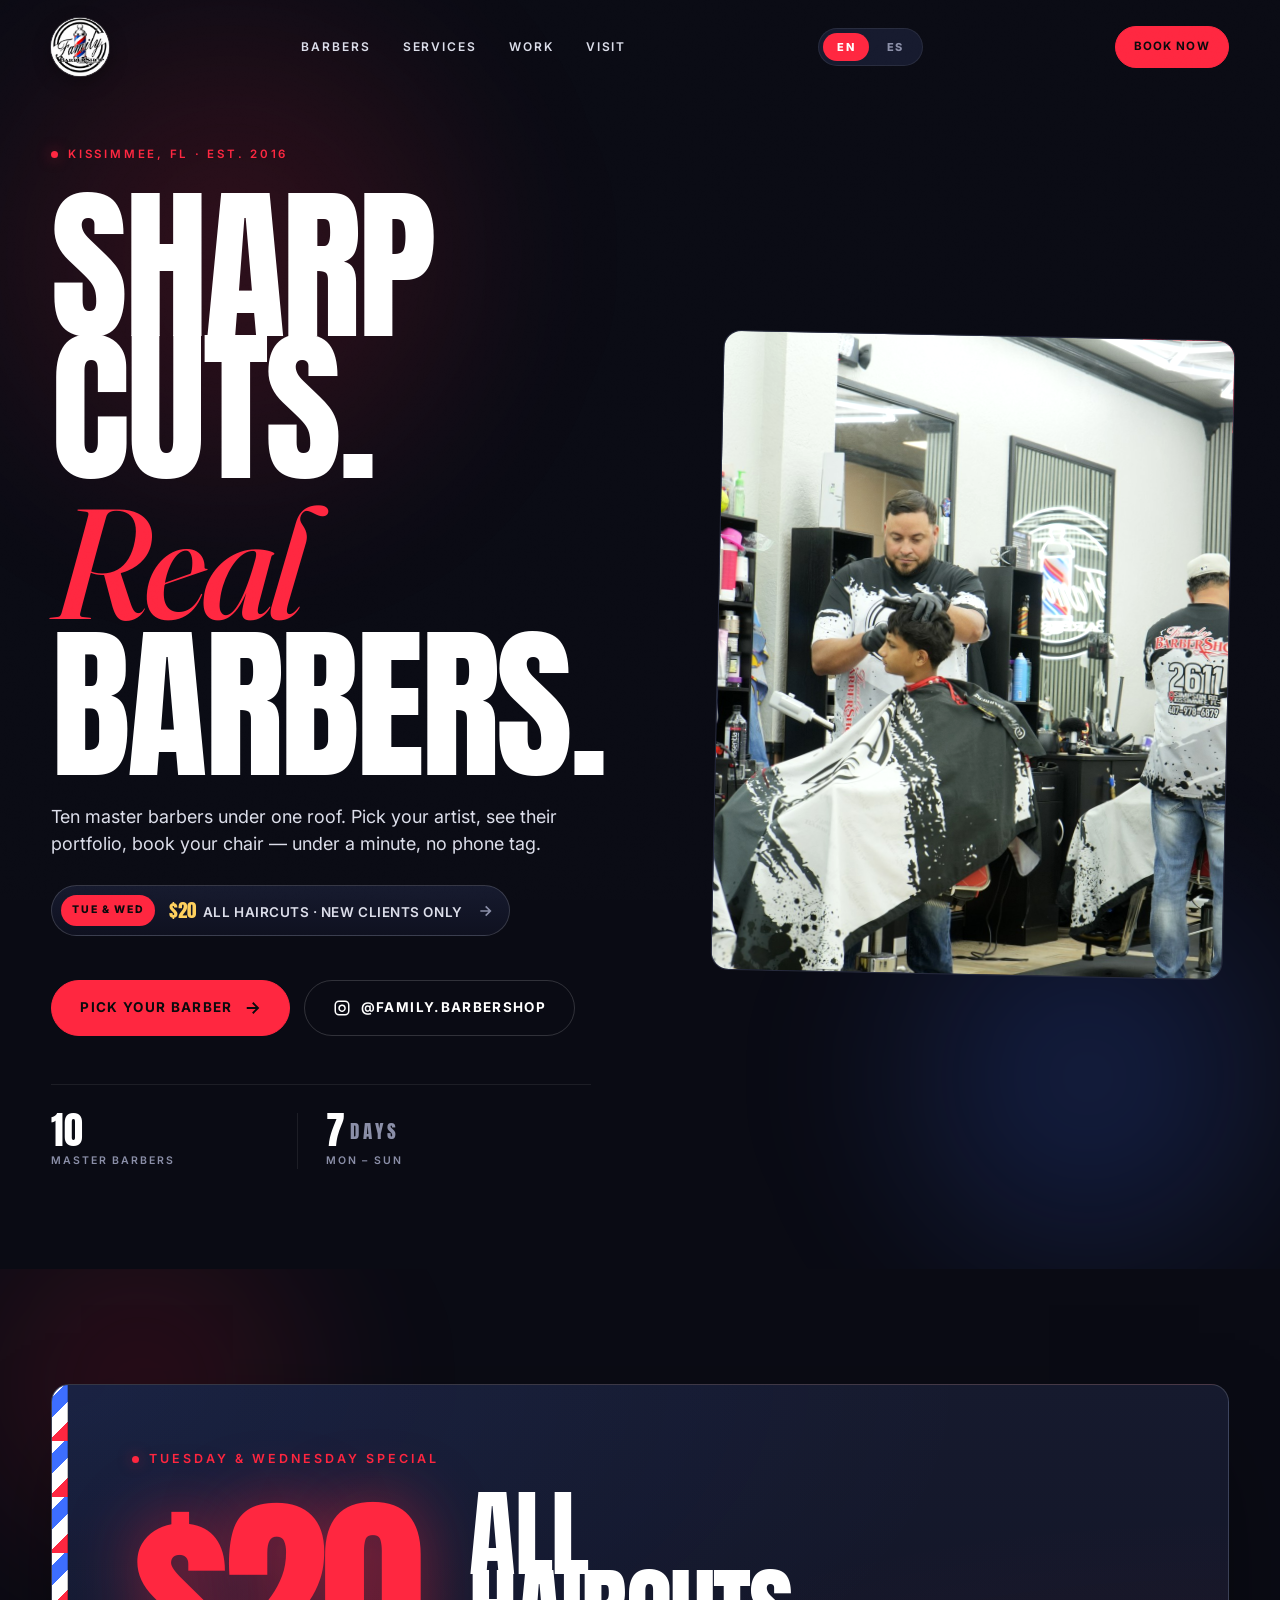
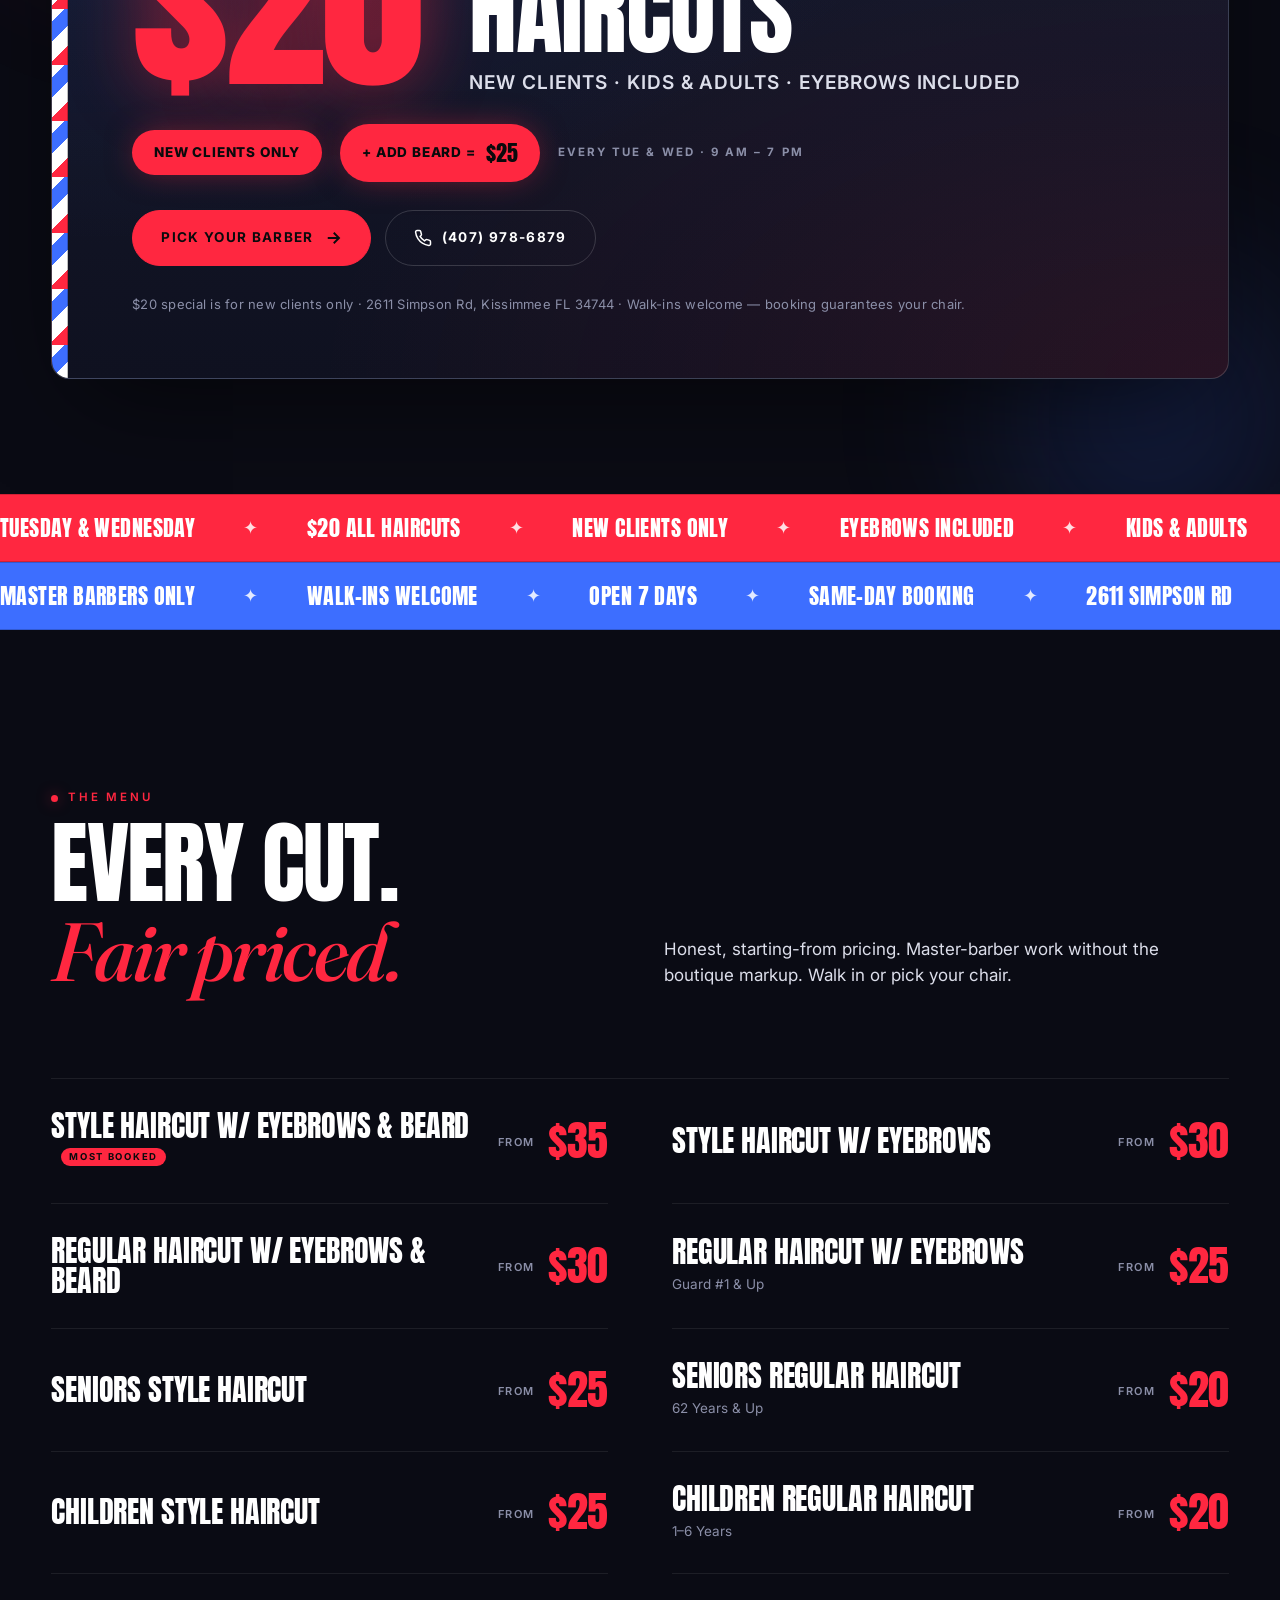
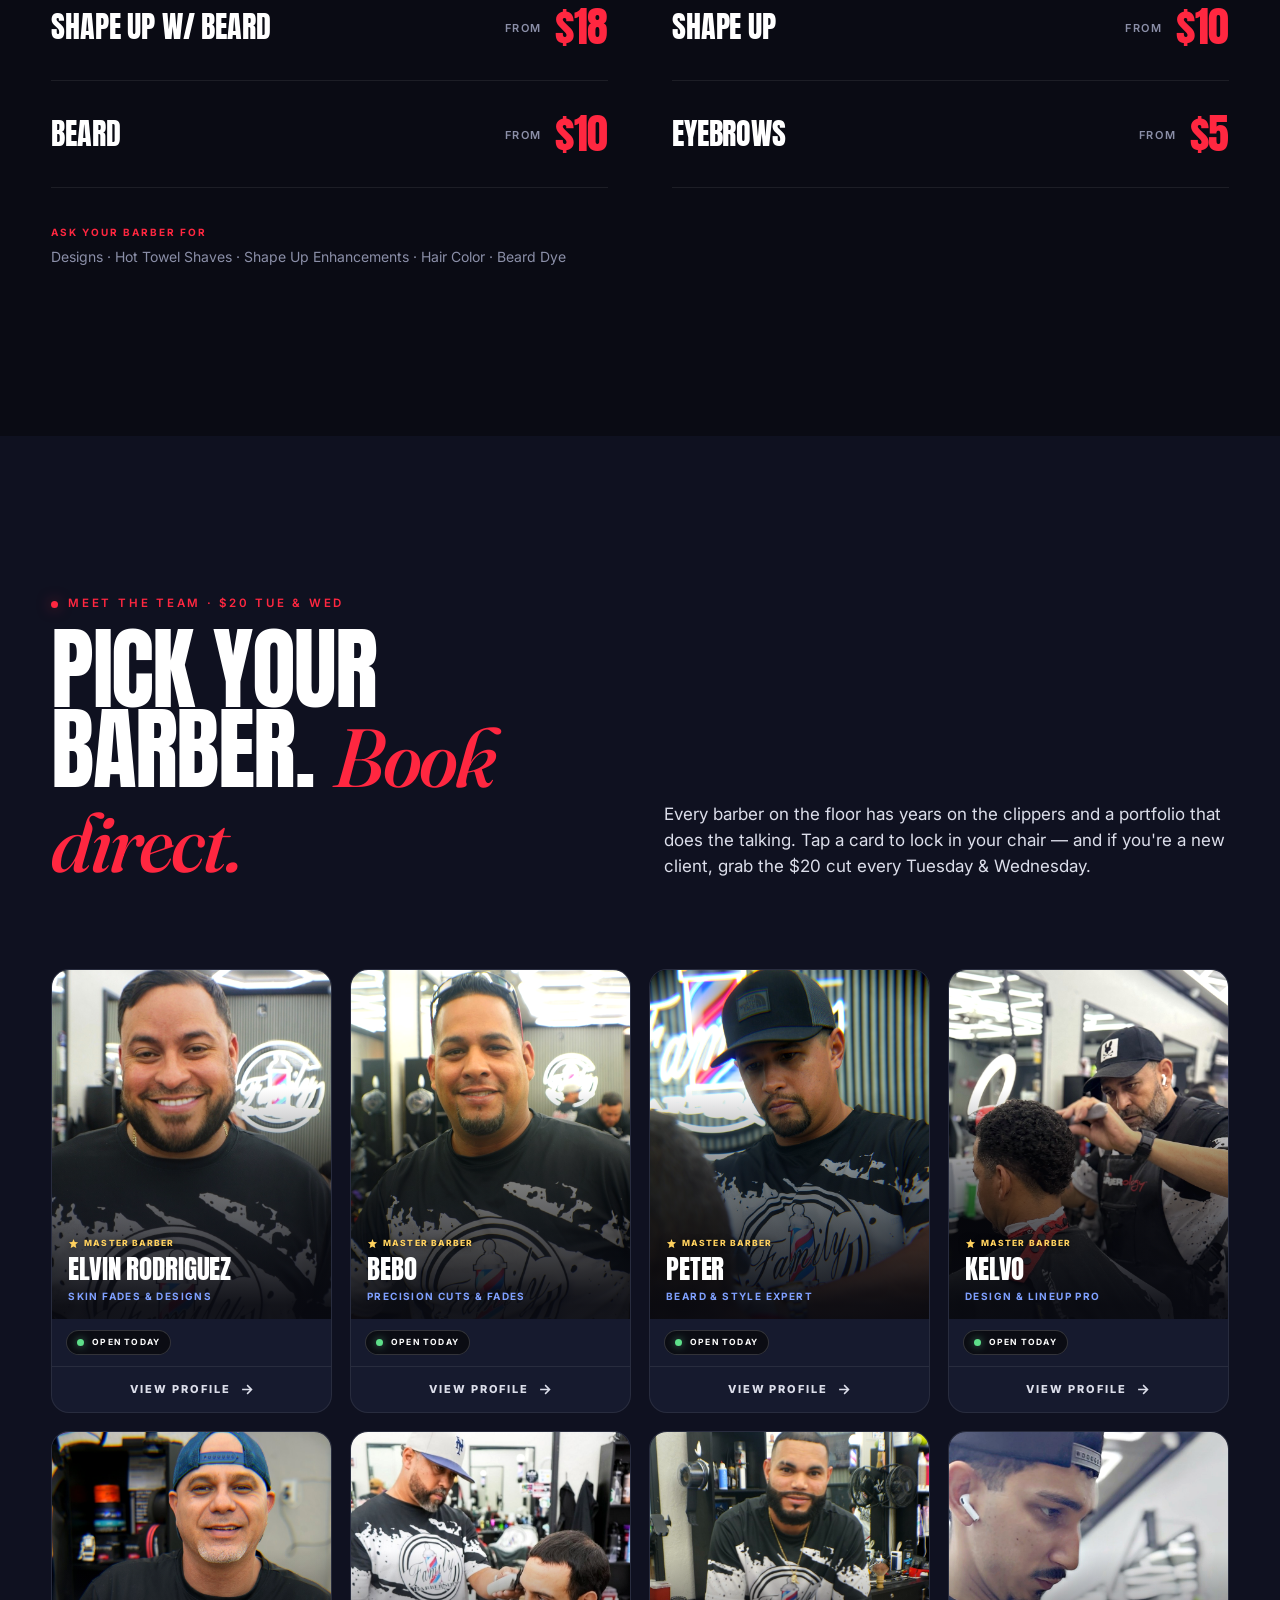
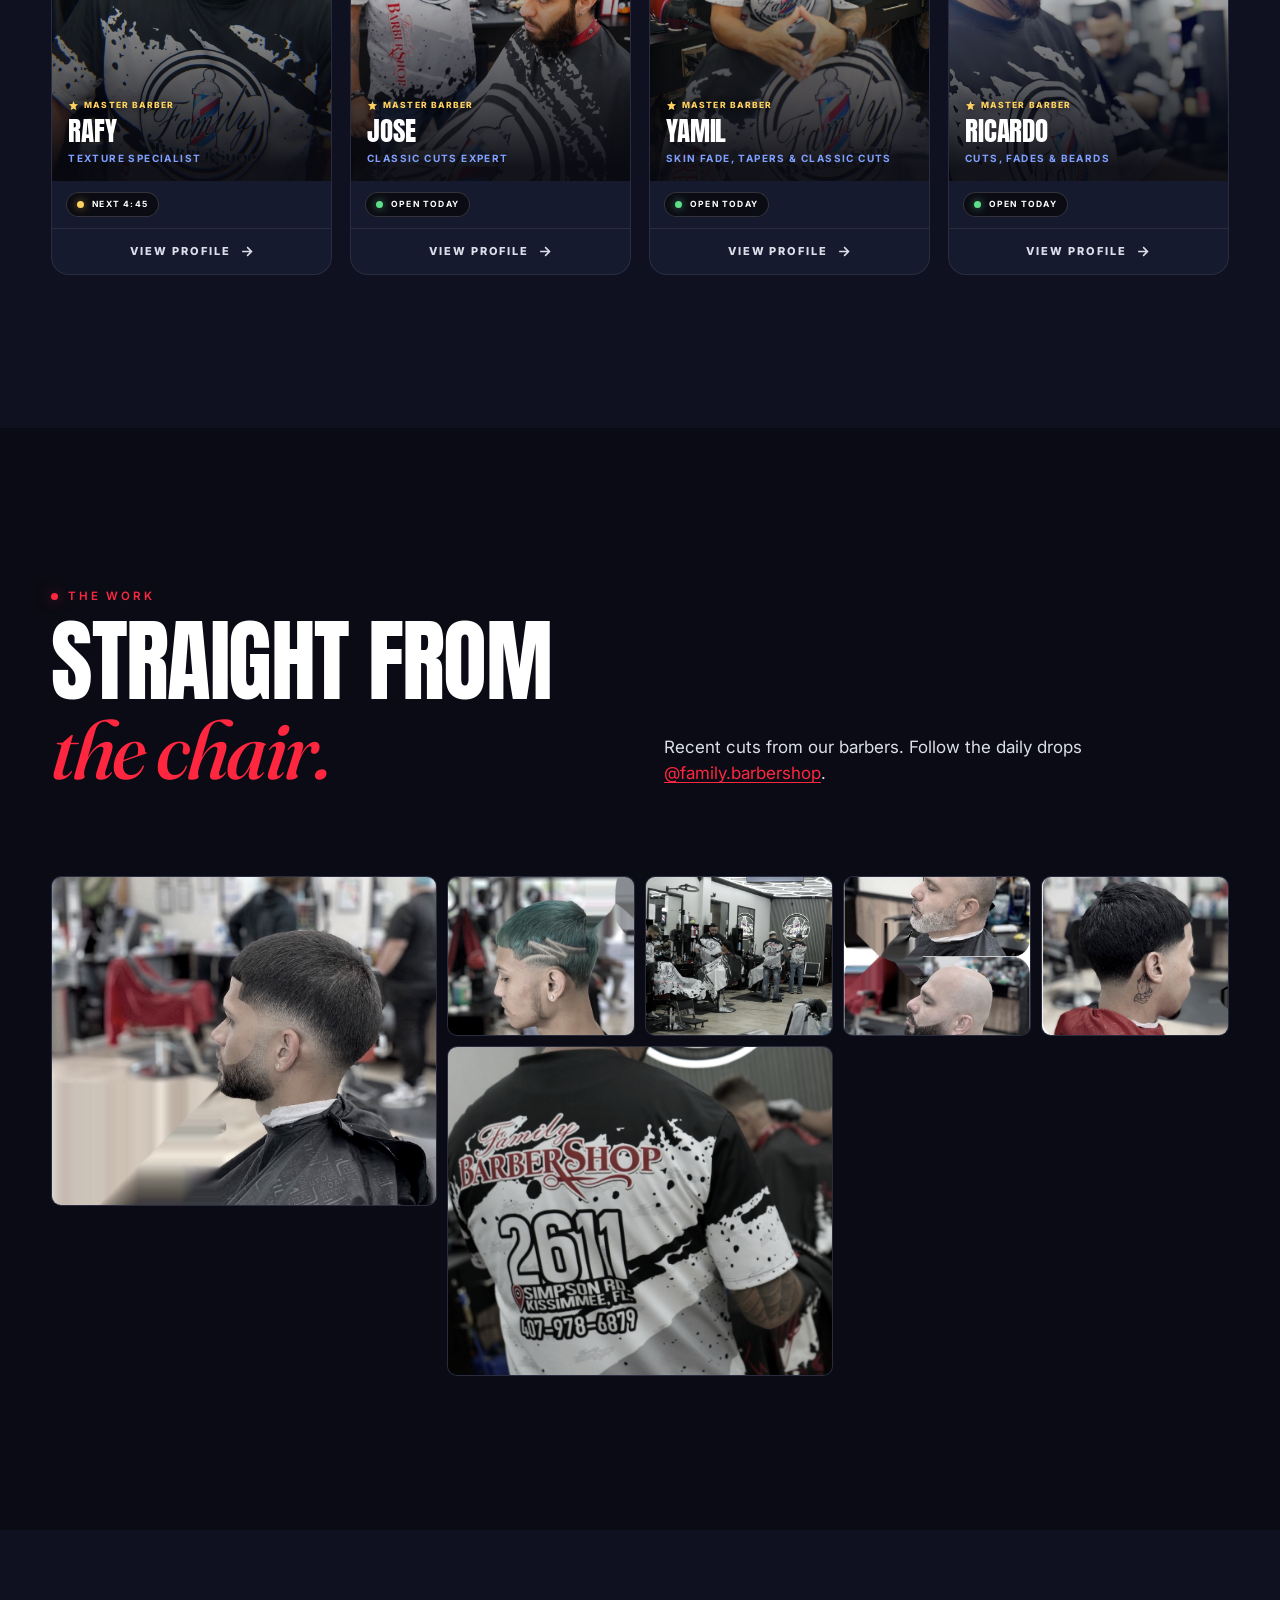
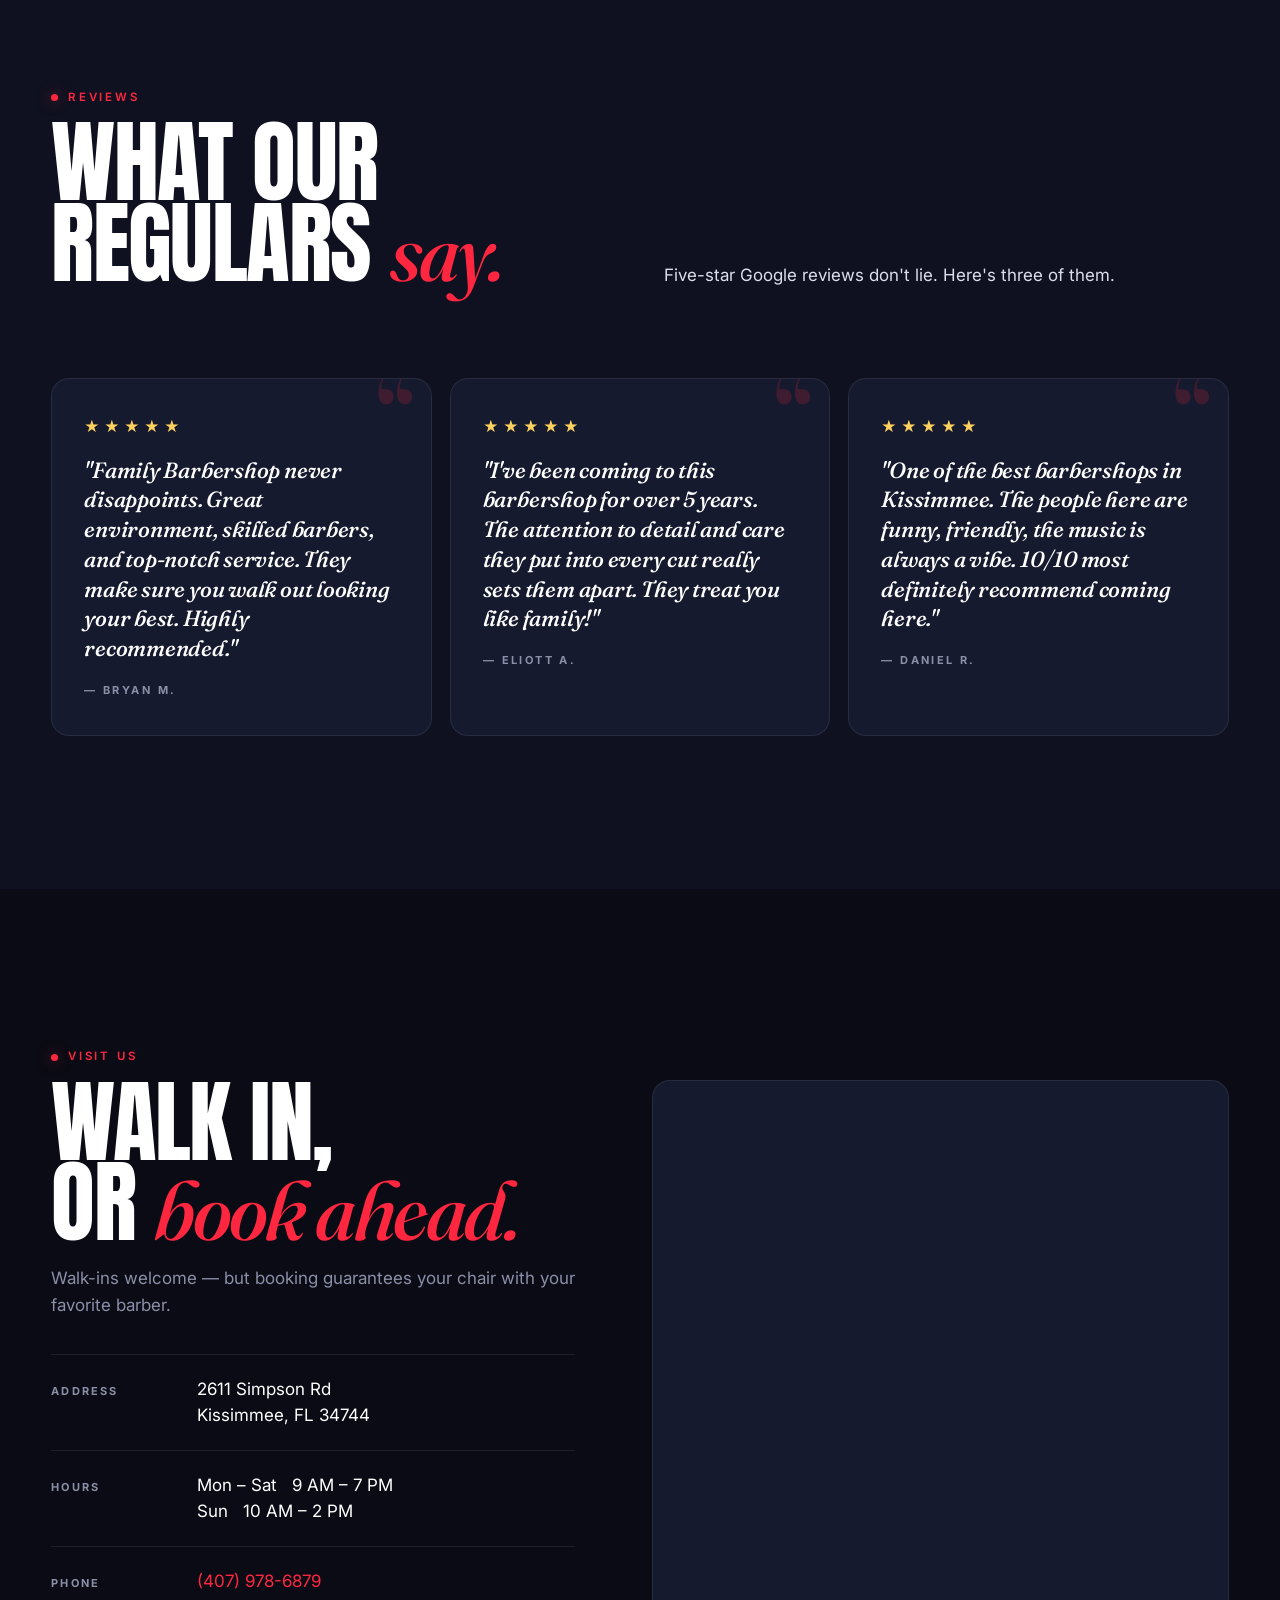
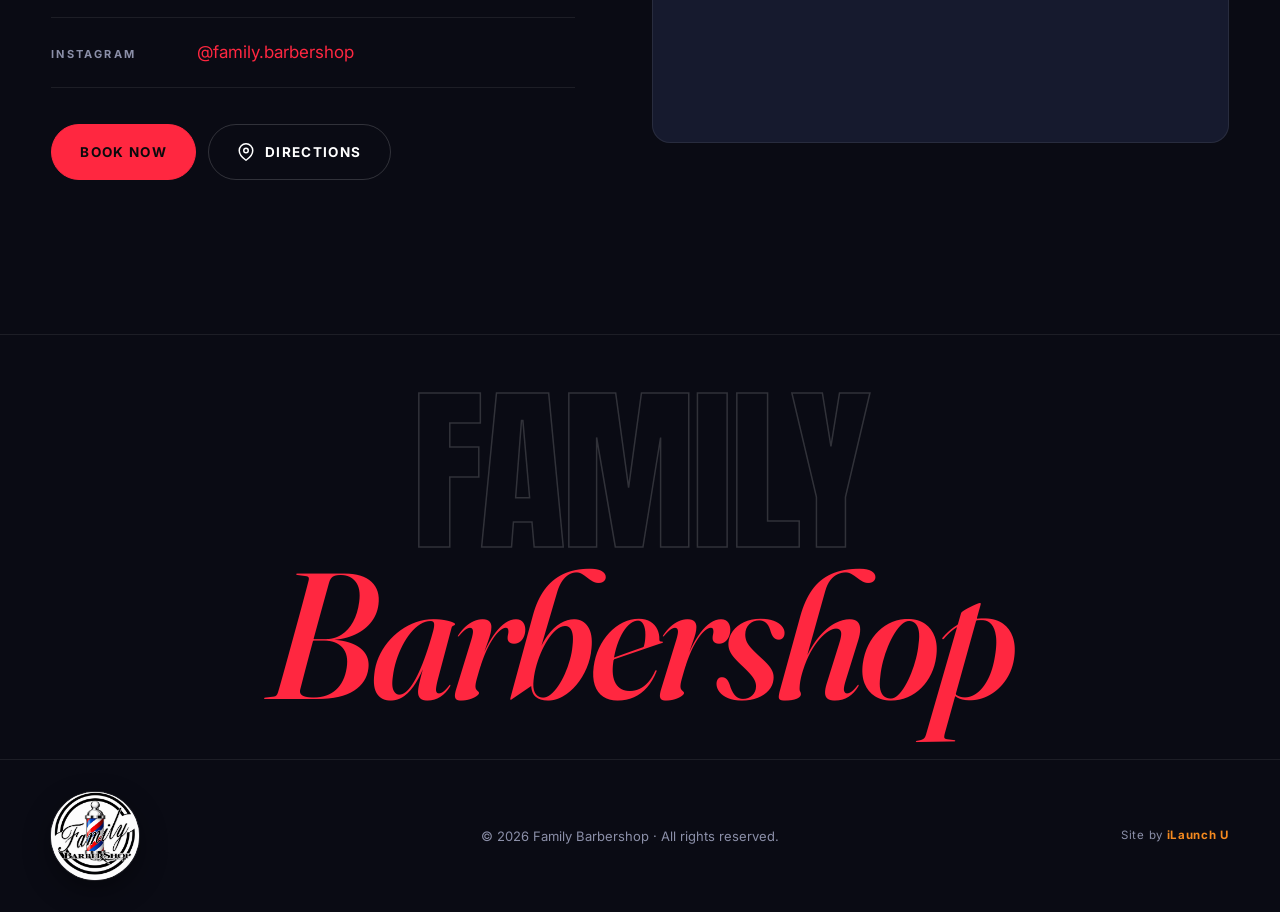
==== commit 111839e6: "Ricardo books via Square Appointments; sync Jose real work photos (already live) Co-Authored-By: Cla" ====
--- a/index.html
+++ b/index.html
@@ -124,14 +124,14 @@
         </h2>
       </div>
       <p class="sub">
-        <span data-en>Parents — don't send them back with the summer haircut. <strong>Aug 3–8</strong>, students 16 &amp; under get a <strong>cut + brows for $20</strong> with any of our barbers. New clients only — when the week's chairs fill up, that's it.</span>
-        <span data-es>Papá, mamá — no los mandes de regreso con el corte del verano. <strong>Del 3 al 8 de agosto</strong>, estudiantes hasta 16 años: <strong>corte + cejas por $20</strong> con cualquiera de nuestros barberos. Solo clientes nuevos — cuando se llenan las sillas de la semana, se acabó.</span>
+        <span data-en>Parents — don't send them back with the summer haircut. <strong>Aug 3–8</strong>, students 16 &amp; under get a <strong>cut + brows for $20</strong> with any of our barbers. For ALL students, new and regular clients — when the week's chairs fill up, that's it.</span>
+        <span data-es>Papá, mamá — no los mandes de regreso con el corte del verano. <strong>Del 3 al 8 de agosto</strong>, estudiantes hasta 16 años: <strong>corte + cejas por $20</strong> con cualquiera de nuestros barberos. PARA TODOS LOS ESTUDIANTES, nuevos y de siempre — cuando se llenan las sillas de la semana, se acabó.</span>
       </p>
     </div>
     <div class="bts-flyers" id="btsFlyers">
       <div class="bts-flyer" role="button" tabindex="0" aria-label="Back-to-school photo 1"><img src="img/bts/site_hero_kid.jpg" alt="Happy young student with a fresh haircut and his backpack, ready for the first day of school" loading="lazy"/></div>
       <div class="bts-flyer" role="button" tabindex="0" aria-label="Back-to-school photo 2"><img src="img/bts/site_design_cut.jpg" alt="Boy with a fresh design haircut ready for the first day of school" loading="lazy"/></div>
-      <div class="bts-flyer" role="button" tabindex="0" aria-label="Back-to-school photo 3"><img src="img/bts/site_teen_taper.jpg" alt="Student with a clean taper haircut at Family Barbershop Kissimmee" loading="lazy"/></div>
+      <div class="bts-flyer" role="button" tabindex="0" aria-label="Back-to-school photo 3"><img src="img/bts/cut_skinfade.jpg" alt="Young student with a clean skin fade at Family Barbershop Kissimmee" loading="lazy"/></div>
     </div>
     <div class="bts-scarcity">
       <span class="bts-pill">
@@ -150,8 +150,8 @@
       </a>
     </div>
     <p class="offer-fine bts-fine">
-      <span data-en>$20 cut + brows · students 16 &amp; under · Aug 3–8 · new clients only · 2611 Simpson Rd, Kissimmee FL</span>
-      <span data-es>$20 corte + cejas · estudiantes hasta 16 años · del 3 al 8 de agosto · solo clientes nuevos · 2611 Simpson Rd, Kissimmee FL</span>
+      <span data-en>$20 cut + brows · for ALL students 16 &amp; under · Aug 3–8 · 2611 Simpson Rd, Kissimmee FL</span>
+      <span data-es>$20 corte + cejas · PARA TODOS LOS ESTUDIANTES hasta 16 años · del 3 al 8 de agosto · 2611 Simpson Rd, Kissimmee FL</span>
     </p>
   </div>
 </section>
@@ -472,7 +472,7 @@
       <div class="bts-popup-slides" id="btsPopupSlides">
         <img src="img/bts/site_hero_kid.jpg" alt="" class="is-on"/>
         <img src="img/bts/site_design_cut.jpg" alt="" loading="lazy"/>
-        <img src="img/bts/site_teen_taper.jpg" alt="" loading="lazy"/>
+        <img src="img/bts/cut_skinfade.jpg" alt="" loading="lazy"/>
       </div>
       <div class="bts-popup-dots" id="btsPopupDots"></div>
     </div>
@@ -504,14 +504,14 @@
         <svg viewBox="0 0 24 24" fill="none" stroke="currentColor" stroke-width="2.5"><path d="M5 12h14M13 5l7 7-7 7"/></svg>
       </a>
       <p class="bts-popup-fine">
-        <span data-en>New clients only · Kissimmee</span><span data-es>Solo clientes nuevos · Kissimmee</span>
+        <span data-en>All students welcome · Kissimmee</span><span data-es>Para todos los estudiantes · Kissimmee</span>
       </p>
     </div>
   </div>
 </div>
 
 <script src="https://api.leadconnectorhq.com/js/form_embed.js" type="text/javascript"></script>
-<script src="barbers-data.js?v=13"></script>
-<script src="app.js?v=33"></script>
+<script src="barbers-data.js?v=17"></script>
+<script src="app.js?v=35"></script>
 </body>
 </html>
